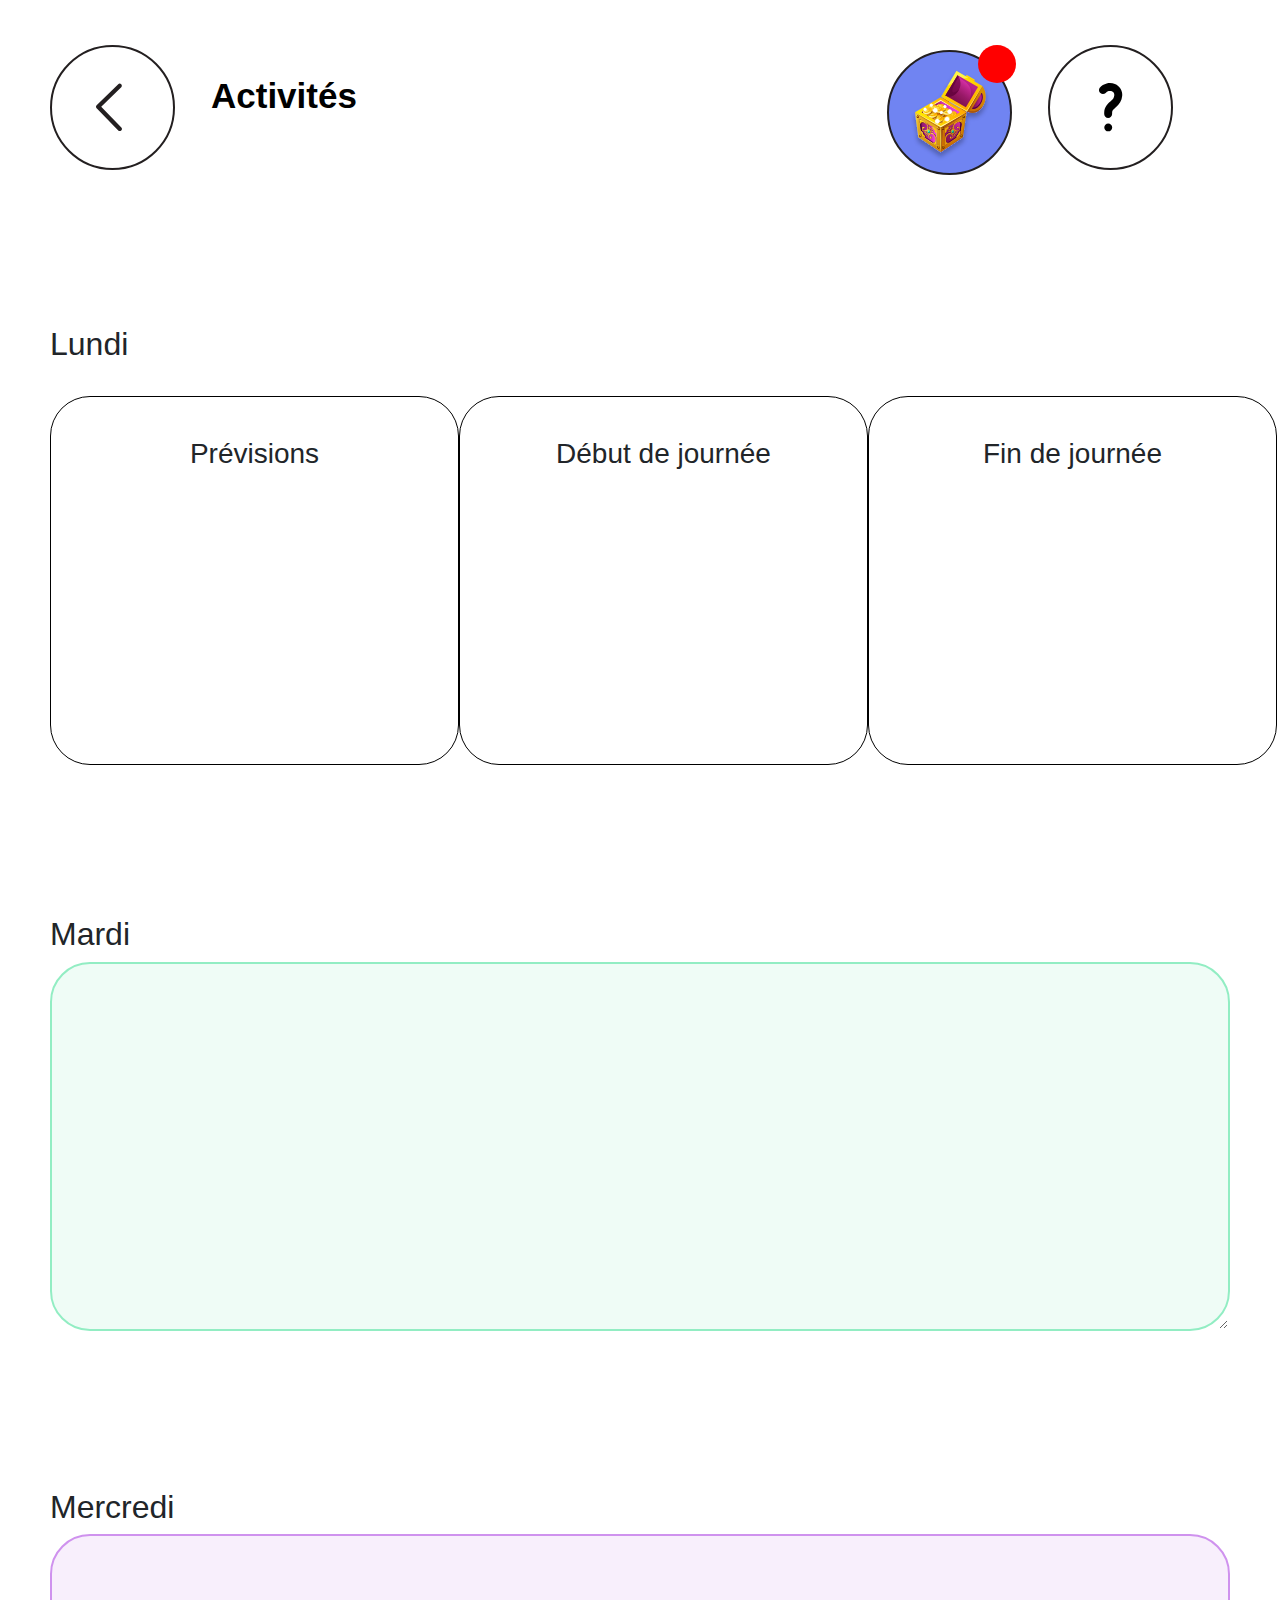
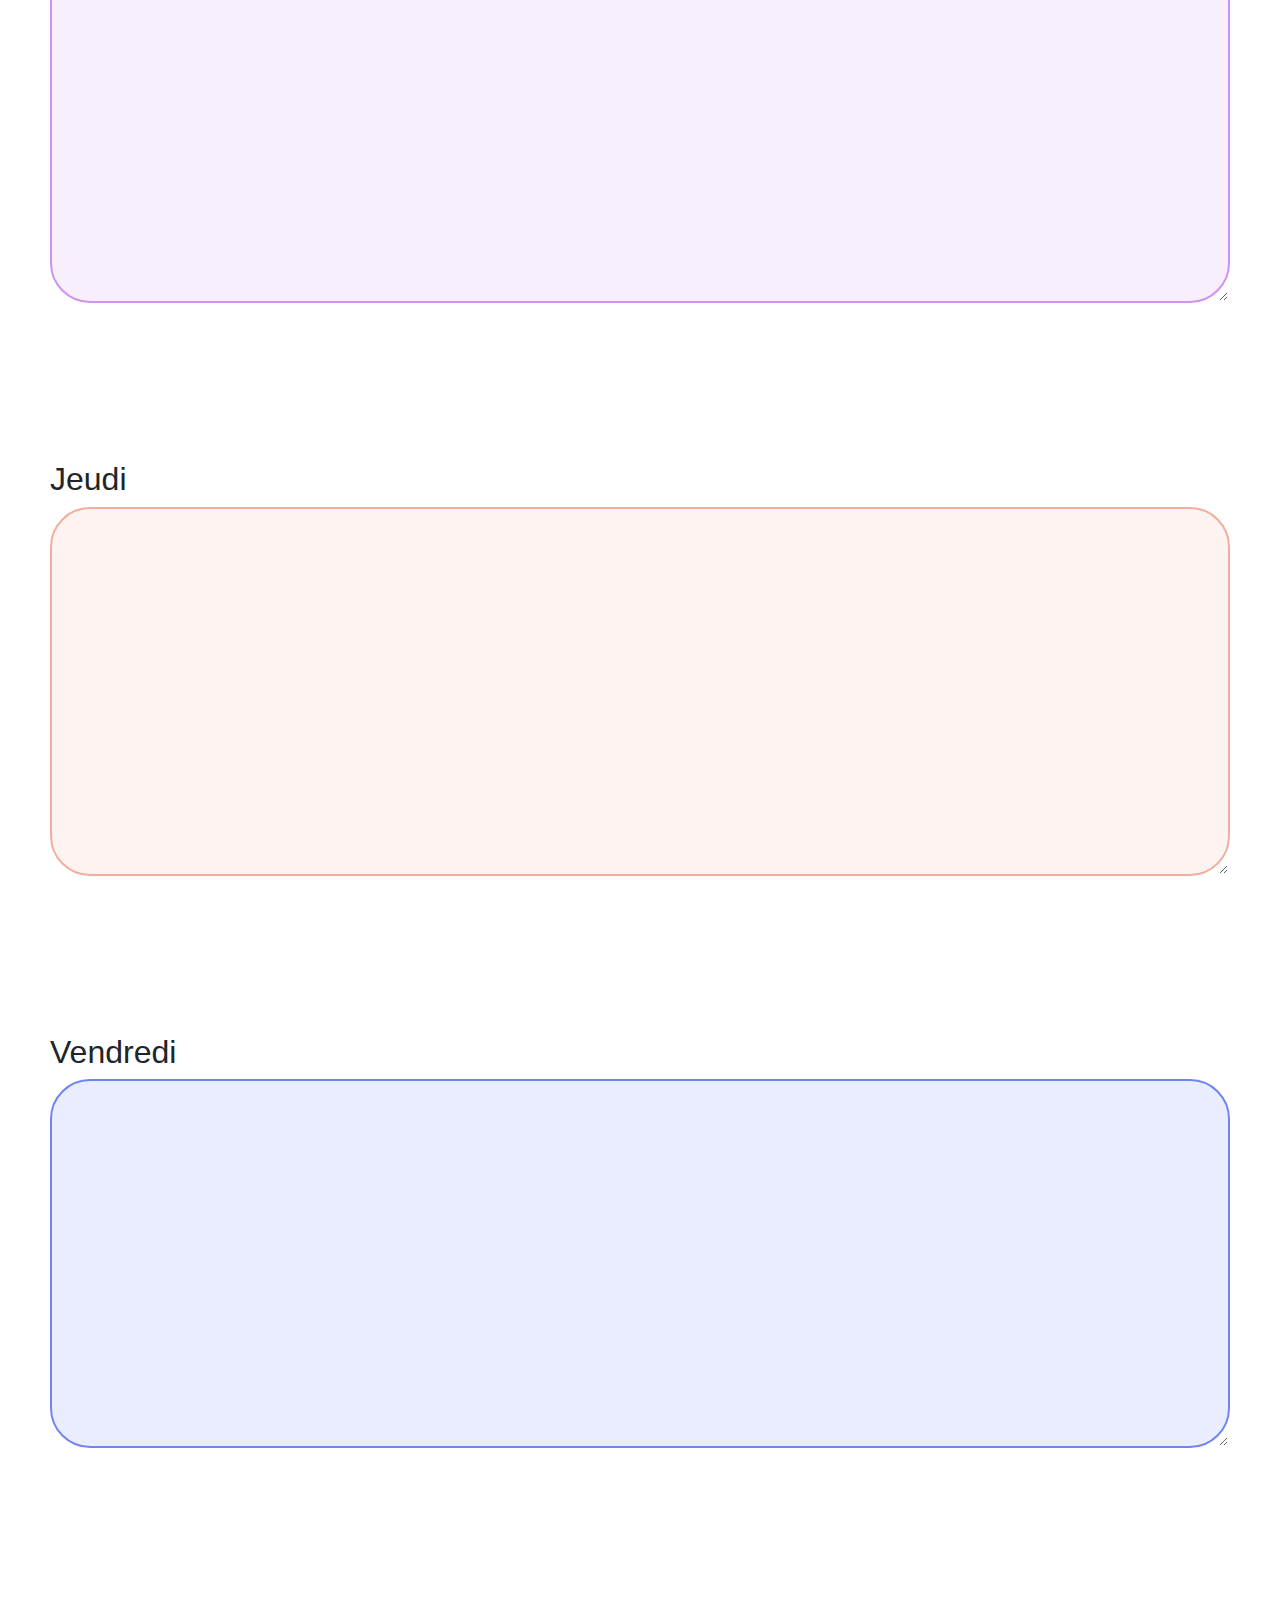
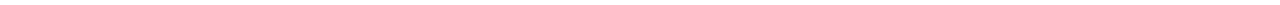
==== activites.html @ ec984695 "up" ====
<!DOCTYPE html>
<html lang="en">

<head>
    <meta charset="UTF-8" />
    <meta name="viewport" content="width=device-width, initial-scale=1.0" />
    <meta http-equiv="X-UA-Compatible" content="ie=edge" />
    <link rel="stylesheet" href="css/activites.css" />

    <link rel="manifest" href="manifest.json" />
    <!-- ios support -->
    <!-- <link rel="apple-touch-icon" href="images/icons/icon-72x72.png" />
    <link rel="apple-touch-icon" href="images/icons/icon-96x96.png" />
    <link rel="apple-touch-icon" href="images/icons/icon-128x128.png" />
    <link rel="apple-touch-icon" href="images/icons/icon-144x144.png" />
    <link rel="apple-touch-icon" href="images/icons/icon-152x152.png" />
    <link rel="apple-touch-icon" href="images/icons/icon-192x192.png" />
    <link rel="apple-touch-icon" href="images/icons/icon-384x384.png" />
    <link rel="apple-touch-icon" href="images/icons/icon-512x512.png" /> -->
    <meta name="apple-mobile-web-app-status-bar" content="#db4938" />

    <!-- FONTS -->
    <link rel="preconnect" href="https://fonts.googleapis.com">
    <link rel="preconnect" href="https://fonts.gstatic.com" crossorigin>
    <link rel="preconnect" href="https://fonts.googleapis.com">
    <link rel="preconnect" href="https://fonts.gstatic.com" crossorigin>
    <link
        href="https://fonts.googleapis.com/css2?family=Asap:ital,wght@0,400;0,500;0,600;0,700;1,400;1,500;1,600;1,700&display=swap"
        rel="stylesheet">

    <script src="https://cdn.jsdelivr.net/npm/@popperjs/core@2.9.2/dist/umd/popper.min.js"
        integrity="sha384-IQsoLXl5PILFhosVNubq5LC7Qb9DXgDA9i+tQ8Zj3iwWAwPtgFTxbJ8NT4GN1R8p"
        crossorigin="anonymous"></script>
    <script src="https://cdn.jsdelivr.net/npm/bootstrap@5.0.2/dist/js/bootstrap.min.js"
        integrity="sha384-cVKIPhGWiC2Al4u+LWgxfKTRIcfu0JTxR+EQDz/bgldoEyl4H0zUF0QKbrJ0EcQF"
        crossorigin="anonymous"></script>
    <link rel="stylesheet" href="https://cdn.jsdelivr.net/npm/bootstrap@4.0.0/dist/css/bootstrap.min.css"
        integrity="sha384-Gn5384xqQ1aoWXA+058RXPxPg6fy4IWvTNh0E263XmFcJlSAwiGgFAW/dAiS6JXm" crossorigin="anonymous">
    <meta name="theme-color" content="#db4938" />

    <title>Village Tremplin</title>
</head>

<body>
    <main>
        <nav>
            <ul>
                <li>
                    <div class="nav-home">
                        <a class="home-icon" href="./index.html">
                            <img height="125" width="125" src="./images/previous.svg" alt="tremplin-home">
                        </a>
                        <p class="message-bienvenue">Activités</p>

                    </div>

                </li>
                <div class="nav-menu">
                    <li class="menu-nav">
                        <a href="./journee.html">
                            <img src="./images/coffre-open.svg" alt="tremplin-defis">
                        </a>

                    </li>
                    <li class="menu-nav">
                        <img src="./images/onboarding.svg" alt="tremplin-help">
                    </li>
                </div>
            </ul>
        </nav>


        <h2 class="spacer-150">Lundi</h2>
        <div class="lundi">
            <div class="lundi-act">
                <h3 class="titre-act">Prévisions</h3>
            </div>
            <div class="lundi-act">
                <h3 class="titre-act">Début de journée</h3>
            </div>
            <div class="lundi-act">
                <h3 class="titre-act">Fin de journée</h3>
            </div>
        </div>

        <h2 class="spacer-150">Mardi</h2>
        <div class="semaine">
        
                <textarea  style="background-color: rgba(146, 237, 195, 0.15); border: 2px solid #92EDC3;" class="semaine-act" rows="4" cols="50">

                </textarea>
            
        </div>

        <h2 class="spacer-150">Mercredi</h2>
        <div class="semaine">
                <textarea  style="background-color: rgba(207, 146, 238, 0.15); border: 2px solid #CF92EE;" class="semaine-act" rows="4" cols="50">

                </textarea>
            
        </div>

        <h2 class="spacer-150">Jeudi</h2>
        <div class="semaine">
                <textarea style="background-color: rgba(241, 174, 156, 0.15);  border: 2px solid #F1AE9C;" class="semaine-act" rows="4" cols="50">

                </textarea>
            
        </div>

        <h2 class="spacer-150">Vendredi</h2>
        <div class="semaine">
                <textarea style="background-color: rgba(112, 132, 242, 0.15); border: 2px solid #7084F2;" class="semaine-act" rows="4" cols="50">

                </textarea>
            
        </div>
        <div class="spacer-150"></div>






    </main>
</body>

</html>
---- css/activites.css ----
/* For general iPad layouts */
@import url("https://fonts.googleapis.com/css?family=Nunito:400,700&display=swap");

/* @media only screen 
and (min-device-width : 768px) 
and (max-device-width : 1024px) 
and (orientation : landscape) { } */
* {
  margin: 0;
  padding: 0;
  box-sizing: border-box;
}
body {
  background: #fdfdfd;
  font-family: "Asap", sans-serif;
  /* font-size: 35px; */
}
main {
  margin-left: 50px;
  margin-right: 50px;
  /* margin-top: 45px; */
  text-align: center;
}
.message-bienvenue {
  display: inline-block;
  font-weight: 700;
  color: #000;
  font-size: 35px;
  padding-left: 36px;
  margin-top: 25px;
}

.nav-menu {
  display: grid;
  padding-left: 530px;
  grid-template-columns: 1fr 1fr;
}

.menu-nav{
  padding-right: 30px;
}

p{
  margin-bottom: 0 !important;
  /* font-size: 35px; */
}



nav {
  display: flex;
  margin-top: 45px;
  justify-content: space-between;
  align-items: center;
}
ul {
  list-style: none;
  display: flex;
}

/* li {
  margin-right: 1rem;
} */

h1 {
  color: #e74c3c;
  margin-bottom: 0.5rem;
}

h2 {
    text-align: left;
}

.nav-home{
  display: grid;
  grid-template-columns: 125px 1fr;
}


.home-icon{
  display: inline-block;
  text-align: left;
  width: 125px;
}

.lundi {
    display: grid;
    grid-template-columns: 1fr 1fr 1fr;
}

.lundi-act {
    width: 409px;
    height: 369px;
    margin-top: 25px;
    border: #000 solid 1px;
    border-radius: 40px;
}

.titre-act {
    margin-top: 40px;
}

.spacer-150 {
    margin-top: 150px;
}

.semaine-act{
    width: 100%;
    height: 369px;
    border-radius: 40px;
}
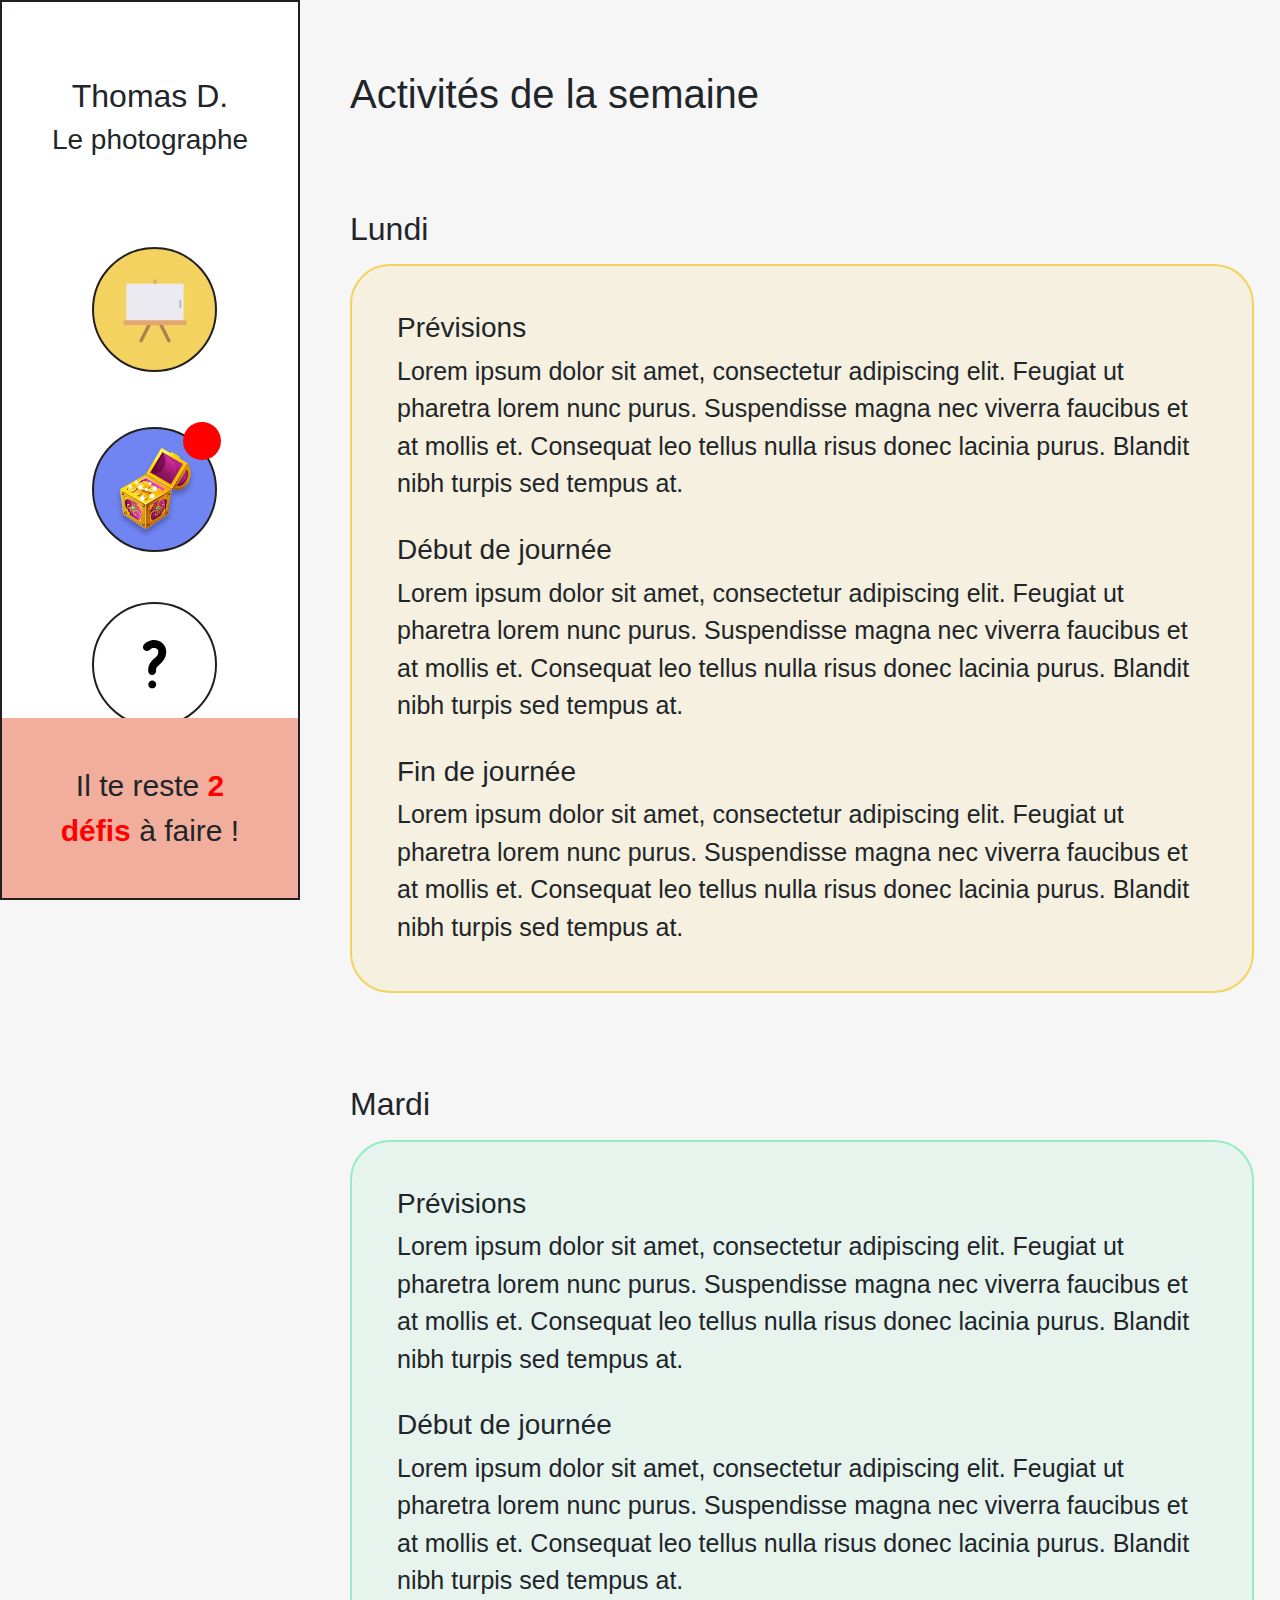
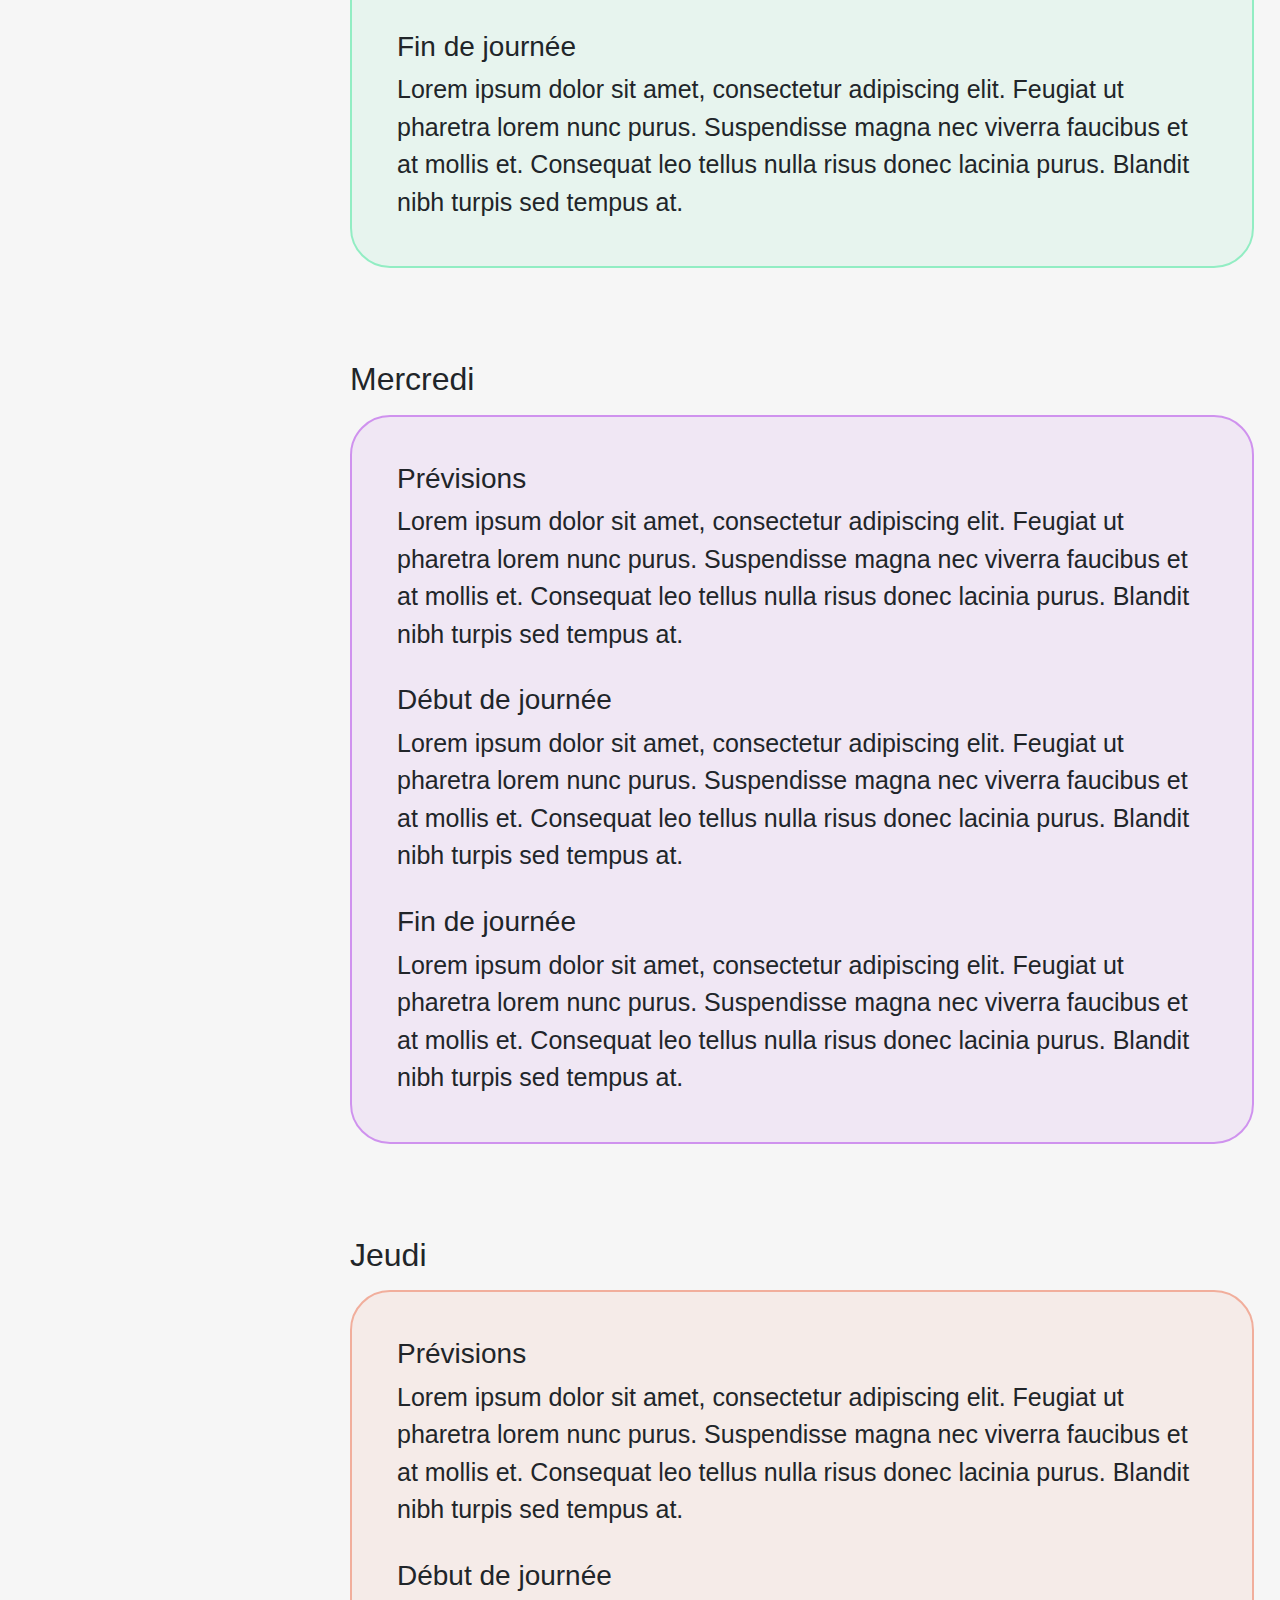
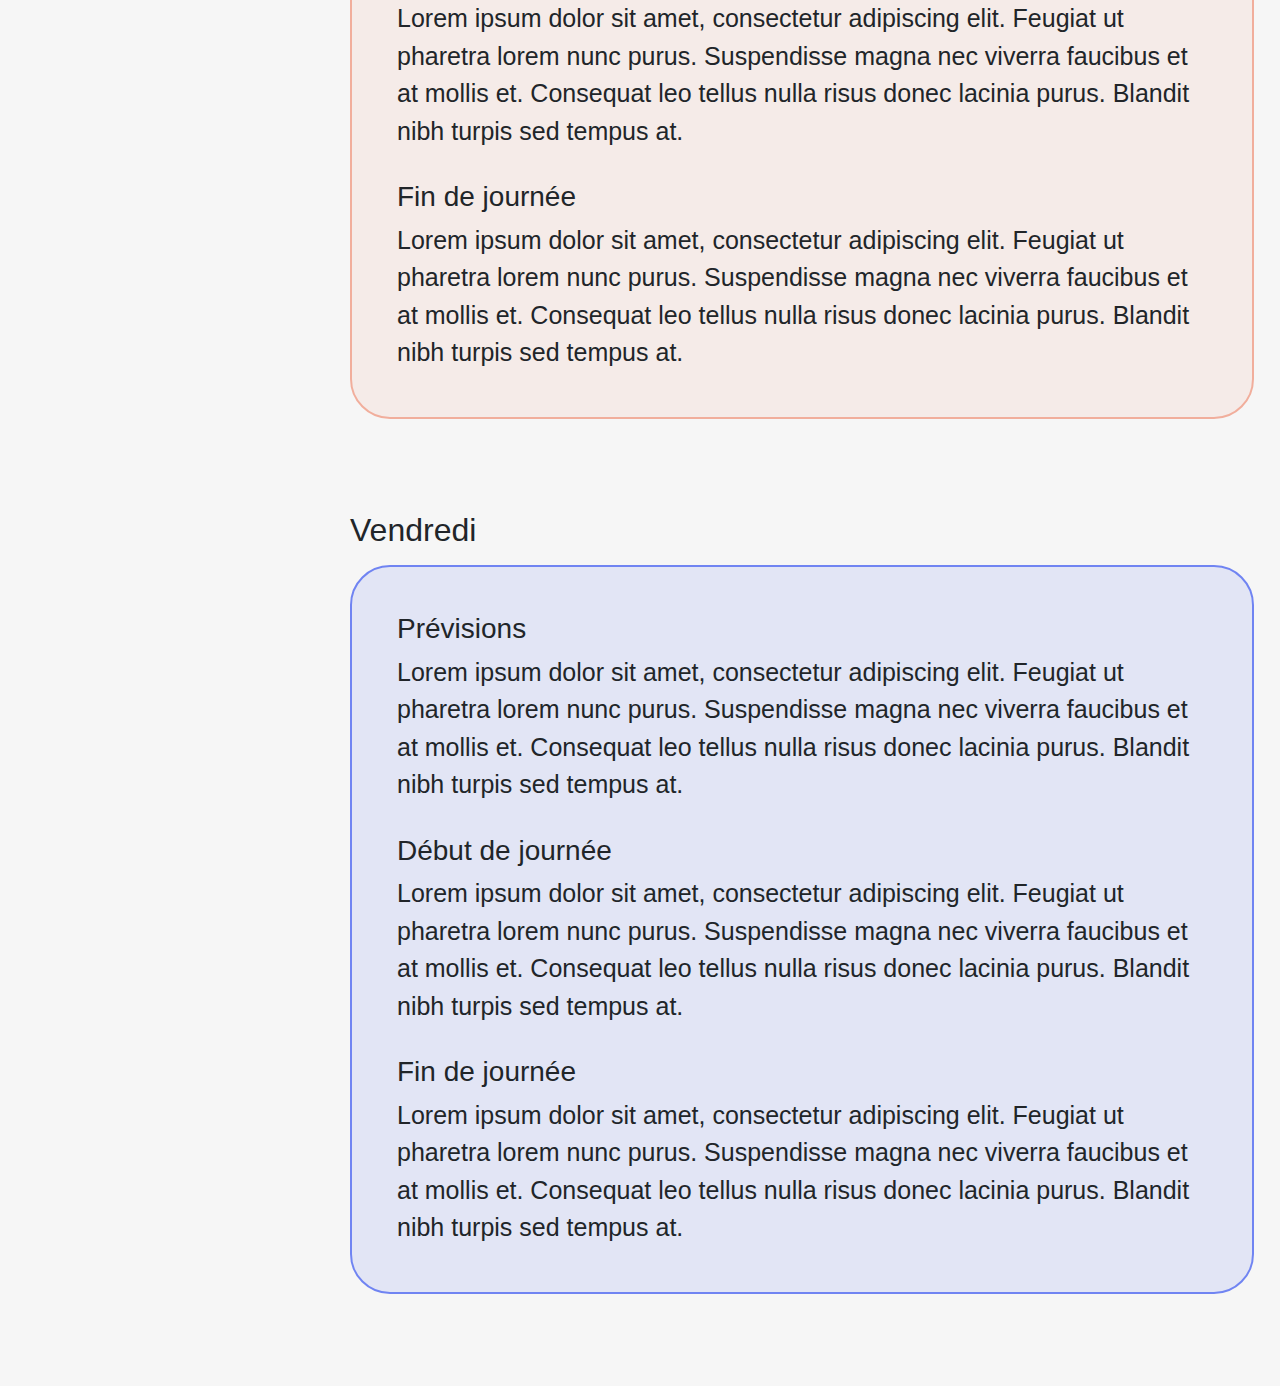
==== commit 457ce7ce: "up" ====
--- a/activites.html
+++ b/activites.html
@@ -43,77 +43,89 @@
 
 <body>
     <main>
-        <nav>
-            <ul>
-                <li>
-                    <div class="nav-home">
-                        <a class="home-icon" href="./index.html">
-                            <img height="125" width="125" src="./images/previous.svg" alt="tremplin-home">
-                        </a>
-                        <p class="message-bienvenue">Activités</p>
+        <div id="mySidenav" class="sidenav">
 
+            <div class="center-text">
+                <h2 >Thomas D.</h2>
+                <h3 >Le photographe</h3>
+            </div>
+    
+            <div class="icon-group">
+                <a class="home-icon spacer-50" href="./index.html">
+                    <img height="125" width="125" src="./images/home.svg" alt="tremplin-home">
+                </a>
+                <a class="home-icon spacer-50" href="./defis.html">
+                    <img src="./images/coffre-open.svg" alt="tremplin-defis">
+                </a>
+                <a class="home-icon spacer-50" class="menu-nav">
+                    <img src="./images/onboarding.svg" alt="tremplin-help">
+                </a>
+    
+            </div>
+    
+            <div class="bottom-sidebar">
+                <div style="font-size: 30px; padding: 45px; background-color: #F1AE9C;">
+                    Il te reste <span  style="font-weight: 700; color: red; background-color: transparent;" class="color-strong">
+                        2 défis</span> à faire !
                     </div>
-
-                </li>
-                <div class="nav-menu">
-                    <li class="menu-nav">
-                        <a href="./journee.html">
-                            <img src="./images/coffre-open.svg" alt="tremplin-defis">
-                        </a>
-
-                    </li>
-                    <li class="menu-nav">
-                        <img src="./images/onboarding.svg" alt="tremplin-help">
-                    </li>
-                </div>
-            </ul>
-        </nav>
-
-
-        <h2 class="spacer-150">Lundi</h2>
-        <div class="lundi">
-            <div class="lundi-act">
-                <h3 class="titre-act">Prévisions</h3>
-            </div>
-            <div class="lundi-act">
-                <h3 class="titre-act">Début de journée</h3>
-            </div>
-            <div class="lundi-act">
-                <h3 class="titre-act">Fin de journée</h3>
+                
             </div>
         </div>
 
-        <h2 class="spacer-150">Mardi</h2>
-        <div class="semaine">
-        
-                <textarea  style="background-color: rgba(146, 237, 195, 0.15); border: 2px solid #92EDC3;" class="semaine-act" rows="4" cols="50">
 
-                </textarea>
+        <h1 class="tx-left">Activités de la semaine</h1>
+        <h2 style="text-align: start;" class="spacer-150 mb-3">Lundi</h2>
+        <div style="background-color: rgba(243, 210, 95, 0.15); border: 2px solid #F3D25F;"class="semaine">
+        <h3>Prévisions</h3>
+        <p>Lorem ipsum dolor sit amet, consectetur adipiscing elit. Feugiat ut pharetra lorem nunc purus. Suspendisse magna nec viverra faucibus et at mollis et. Consequat leo tellus nulla risus donec lacinia purus. Blandit nibh turpis sed tempus at.</p>
+        <h3 class="spacer-30">Début de journée</h3>
+        <p>Lorem ipsum dolor sit amet, consectetur adipiscing elit. Feugiat ut pharetra lorem nunc purus. Suspendisse magna nec viverra faucibus et at mollis et. Consequat leo tellus nulla risus donec lacinia purus. Blandit nibh turpis sed tempus at.</p>
+        <h3 class="spacer-30">Fin de journée</h3>
+        <p>Lorem ipsum dolor sit amet, consectetur adipiscing elit. Feugiat ut pharetra lorem nunc purus. Suspendisse magna nec viverra faucibus et at mollis et. Consequat leo tellus nulla risus donec lacinia purus. Blandit nibh turpis sed tempus at.</p>
+
+        </div>
+
+        <h2 style="text-align: start;" class="spacer-150 mb-3">Mardi</h2>
+        <div style="background-color: rgba(146, 237, 195, 0.15); border: 2px solid #92EDC3;"class="semaine">
+        <h3>Prévisions</h3>
+        <p>Lorem ipsum dolor sit amet, consectetur adipiscing elit. Feugiat ut pharetra lorem nunc purus. Suspendisse magna nec viverra faucibus et at mollis et. Consequat leo tellus nulla risus donec lacinia purus. Blandit nibh turpis sed tempus at.</p>
+        <h3 class="spacer-30">Début de journée</h3>
+        <p>Lorem ipsum dolor sit amet, consectetur adipiscing elit. Feugiat ut pharetra lorem nunc purus. Suspendisse magna nec viverra faucibus et at mollis et. Consequat leo tellus nulla risus donec lacinia purus. Blandit nibh turpis sed tempus at.</p>
+        <h3 class="spacer-30">Fin de journée</h3>
+        <p>Lorem ipsum dolor sit amet, consectetur adipiscing elit. Feugiat ut pharetra lorem nunc purus. Suspendisse magna nec viverra faucibus et at mollis et. Consequat leo tellus nulla risus donec lacinia purus. Blandit nibh turpis sed tempus at.</p>
+
+        </div>
+
+        <h2 style="text-align: start;" class="spacer-150 mb-3">Mercredi</h2>
+        <div  style="background-color: rgba(207, 146, 238, 0.15); border: 2px solid #CF92EE;" class="semaine">
+            <h3>Prévisions</h3>
+            <p>Lorem ipsum dolor sit amet, consectetur adipiscing elit. Feugiat ut pharetra lorem nunc purus. Suspendisse magna nec viverra faucibus et at mollis et. Consequat leo tellus nulla risus donec lacinia purus. Blandit nibh turpis sed tempus at.</p>
+            <h3 class="spacer-30">Début de journée</h3>
+            <p>Lorem ipsum dolor sit amet, consectetur adipiscing elit. Feugiat ut pharetra lorem nunc purus. Suspendisse magna nec viverra faucibus et at mollis et. Consequat leo tellus nulla risus donec lacinia purus. Blandit nibh turpis sed tempus at.</p>
+            <h3 class="spacer-30">Fin de journée</h3>
+            <p>Lorem ipsum dolor sit amet, consectetur adipiscing elit. Feugiat ut pharetra lorem nunc purus. Suspendisse magna nec viverra faucibus et at mollis et. Consequat leo tellus nulla risus donec lacinia purus. Blandit nibh turpis sed tempus at.</p>
             
         </div>
 
-        <h2 class="spacer-150">Mercredi</h2>
-        <div class="semaine">
-                <textarea  style="background-color: rgba(207, 146, 238, 0.15); border: 2px solid #CF92EE;" class="semaine-act" rows="4" cols="50">
-
-                </textarea>
-            
+        <h2 style="text-align: start;" class="spacer-150 mb-3">Jeudi</h2>
+        <div style="background-color: rgba(241, 174, 156, 0.15);  border: 2px solid #F1AE9C;" class="semaine">
+            <h3>Prévisions</h3>
+            <p>Lorem ipsum dolor sit amet, consectetur adipiscing elit. Feugiat ut pharetra lorem nunc purus. Suspendisse magna nec viverra faucibus et at mollis et. Consequat leo tellus nulla risus donec lacinia purus. Blandit nibh turpis sed tempus at.</p>
+            <h3 class="spacer-30">Début de journée</h3>
+            <p>Lorem ipsum dolor sit amet, consectetur adipiscing elit. Feugiat ut pharetra lorem nunc purus. Suspendisse magna nec viverra faucibus et at mollis et. Consequat leo tellus nulla risus donec lacinia purus. Blandit nibh turpis sed tempus at.</p>
+            <h3 class="spacer-30">Fin de journée</h3>
+            <p>Lorem ipsum dolor sit amet, consectetur adipiscing elit. Feugiat ut pharetra lorem nunc purus. Suspendisse magna nec viverra faucibus et at mollis et. Consequat leo tellus nulla risus donec lacinia purus. Blandit nibh turpis sed tempus at.</p>
         </div>
 
-        <h2 class="spacer-150">Jeudi</h2>
-        <div class="semaine">
-                <textarea style="background-color: rgba(241, 174, 156, 0.15);  border: 2px solid #F1AE9C;" class="semaine-act" rows="4" cols="50">
+        <h2 style="text-align: start;" class="spacer-150 mb-3">Vendredi</h2>
+        <div  style="background-color: rgba(112, 132, 242, 0.15); border: 2px solid #7084F2;" class="semaine">
 
-                </textarea>
-            
-        </div>
-
-        <h2 class="spacer-150">Vendredi</h2>
-        <div class="semaine">
-                <textarea style="background-color: rgba(112, 132, 242, 0.15); border: 2px solid #7084F2;" class="semaine-act" rows="4" cols="50">
-
-                </textarea>
-            
+            <h3>Prévisions</h3>
+            <p>Lorem ipsum dolor sit amet, consectetur adipiscing elit. Feugiat ut pharetra lorem nunc purus. Suspendisse magna nec viverra faucibus et at mollis et. Consequat leo tellus nulla risus donec lacinia purus. Blandit nibh turpis sed tempus at.</p>
+            <h3 class="spacer-30">Début de journée</h3>
+            <p>Lorem ipsum dolor sit amet, consectetur adipiscing elit. Feugiat ut pharetra lorem nunc purus. Suspendisse magna nec viverra faucibus et at mollis et. Consequat leo tellus nulla risus donec lacinia purus. Blandit nibh turpis sed tempus at.</p>
+            <h3 class="spacer-30">Fin de journée</h3>
+            <p>Lorem ipsum dolor sit amet, consectetur adipiscing elit. Feugiat ut pharetra lorem nunc purus. Suspendisse magna nec viverra faucibus et at mollis et. Consequat leo tellus nulla risus donec lacinia purus. Blandit nibh turpis sed tempus at.</p>
         </div>
         <div class="spacer-150"></div>
 
--- a/css/activites.css
+++ b/css/activites.css
@@ -11,14 +11,18 @@
   box-sizing: border-box;
 }
 body {
-  background: #fdfdfd;
   font-family: "Asap", sans-serif;
+  background-color: #f6f6f6 !important;
   /* font-size: 35px; */
 }
+
 main {
-  margin-left: 50px;
-  margin-right: 50px;
+  padding-right: 50px;
+  padding-left: 350px;
+  /* background-color: azure; */
   /* margin-top: 45px; */
+  padding-top: 70px;
+  background-color: #f6f6f6;
   text-align: center;
 }
 .message-bienvenue {
@@ -28,24 +32,23 @@
   font-size: 35px;
   padding-left: 36px;
   margin-top: 25px;
+  text-align: initial;
 }
 
 .nav-menu {
   display: grid;
-  padding-left: 530px;
+  padding-left: 245px;
   grid-template-columns: 1fr 1fr;
 }
 
-.menu-nav{
+.menu-nav {
   padding-right: 30px;
 }
 
-p{
+p {
   margin-bottom: 0 !important;
   /* font-size: 35px; */
 }
-
-
 
 nav {
   display: flex;
@@ -67,48 +70,157 @@
   margin-bottom: 0.5rem;
 }
 
-h2 {
-    text-align: left;
-}
-
-.nav-home{
+.nav-home {
   display: grid;
   grid-template-columns: 125px 1fr;
 }
 
-
-.home-icon{
+.home-icon {
   display: inline-block;
   text-align: left;
   width: 125px;
 }
 
-.lundi {
-    display: grid;
-    grid-template-columns: 1fr 1fr 1fr;
-}
-
-.lundi-act {
-    width: 409px;
-    height: 369px;
-    margin-top: 25px;
-    border: #000 solid 1px;
-    border-radius: 40px;
-}
-
-.titre-act {
-    margin-top: 40px;
-}
-
-.spacer-150 {
-    margin-top: 150px;
-}
-
-.semaine-act{
-    width: 100%;
-    height: 369px;
-    border-radius: 40px;
-}
-
-
-
+.defi {
+  margin-top: 85px;
+  background: white;
+}
+
+.defi-message {
+  border: solid 2px #231f20;
+  border-radius: 40px;
+  font-size: 35px;
+  padding: 40px;
+  color: #231f20;
+}
+
+.defi-liste-message {
+  border: solid 2px #231f20;
+  border-radius: 20px;
+  font-size: 35px;
+  padding: 40px;
+  color: #231f20;
+}
+
+.defi-liste {
+  margin-top: 85px;
+  /* display: flex; */
+}
+
+.parent {
+  display: grid;
+  grid-template-columns: repeat(2, 1fr);
+  grid-template-rows: repeat(2, 1fr);
+  grid-column-gap: 20px;
+  grid-row-gap: 20px;
+}
+
+.card-activite {
+  border: solid 2px #231f20;
+  border-radius: 40px;
+  font-size: 20px;
+  padding: 16px;
+  color: #231f20;
+}
+.card-activite-body {
+  display: grid;
+  /* grid-template-columns: repeat(2, 1fr); */
+  grid-template-columns: 125px 1fr;
+}
+
+.card-activite-content1 {
+  grid-area: 1 / 1 / 2 / 2;
+}
+.card-activite-content2 {
+  grid-area: 1 / 2 / 2 / 3;
+}
+
+.card-activite-text {
+  font-weight: 700;
+  margin-left: 36px;
+  margin-top: 40px;
+  text-align: initial;
+  font-size: 25px;
+}
+
+.defi {
+  text-align: left;
+  padding: 30px;
+  border: 2px solid #000;
+  border-radius: 8px;
+  margin-top: 35px !important;
+  /* height: 100px; */
+  font-size: 25px;
+}
+
+.container-defi {
+  display: grid;
+  grid-template-columns: 3fr 1fr;
+}
+
+.sidenav {
+  height: 100%;
+  width: 300px;
+  position: fixed;
+  z-index: 1;
+  top: 0;
+  left: 0;
+  border: 2px solid #231f20;
+  padding-top: 75px;
+  background: white;
+  /* padding-top: 60px; */
+}
+
+.center-text {
+  text-align: center;
+}
+
+.icon-group {
+  display: block;
+  text-align: center;
+  margin: 90px;
+}
+
+.home-icon {
+  display: block;
+}
+
+.bottom-sidebar {
+  bottom: 0;
+  position: absolute;
+}
+
+.spacer-50 {
+  margin-top: 50px;
+}
+
+.tx-left {
+  text-align: initial;
+}
+
+.spacer-150{
+  margin-top: 92px;
+}
+
+.lundi{
+  width: 904px;
+  height: 1050px;
+  background-color: #F3D25F;
+  opacity: 15%;
+  border: 2px solid #F3D25F;
+  border-radius: 40px;
+  /* height: 150px; */
+}
+
+.semaine{
+  width: 904px;
+  text-align: left;
+  border-radius: 40px;
+  padding: 45px;
+  font-size: 25px;
+  
+}
+
+.spacer-30{
+  margin-top: 30px;
+}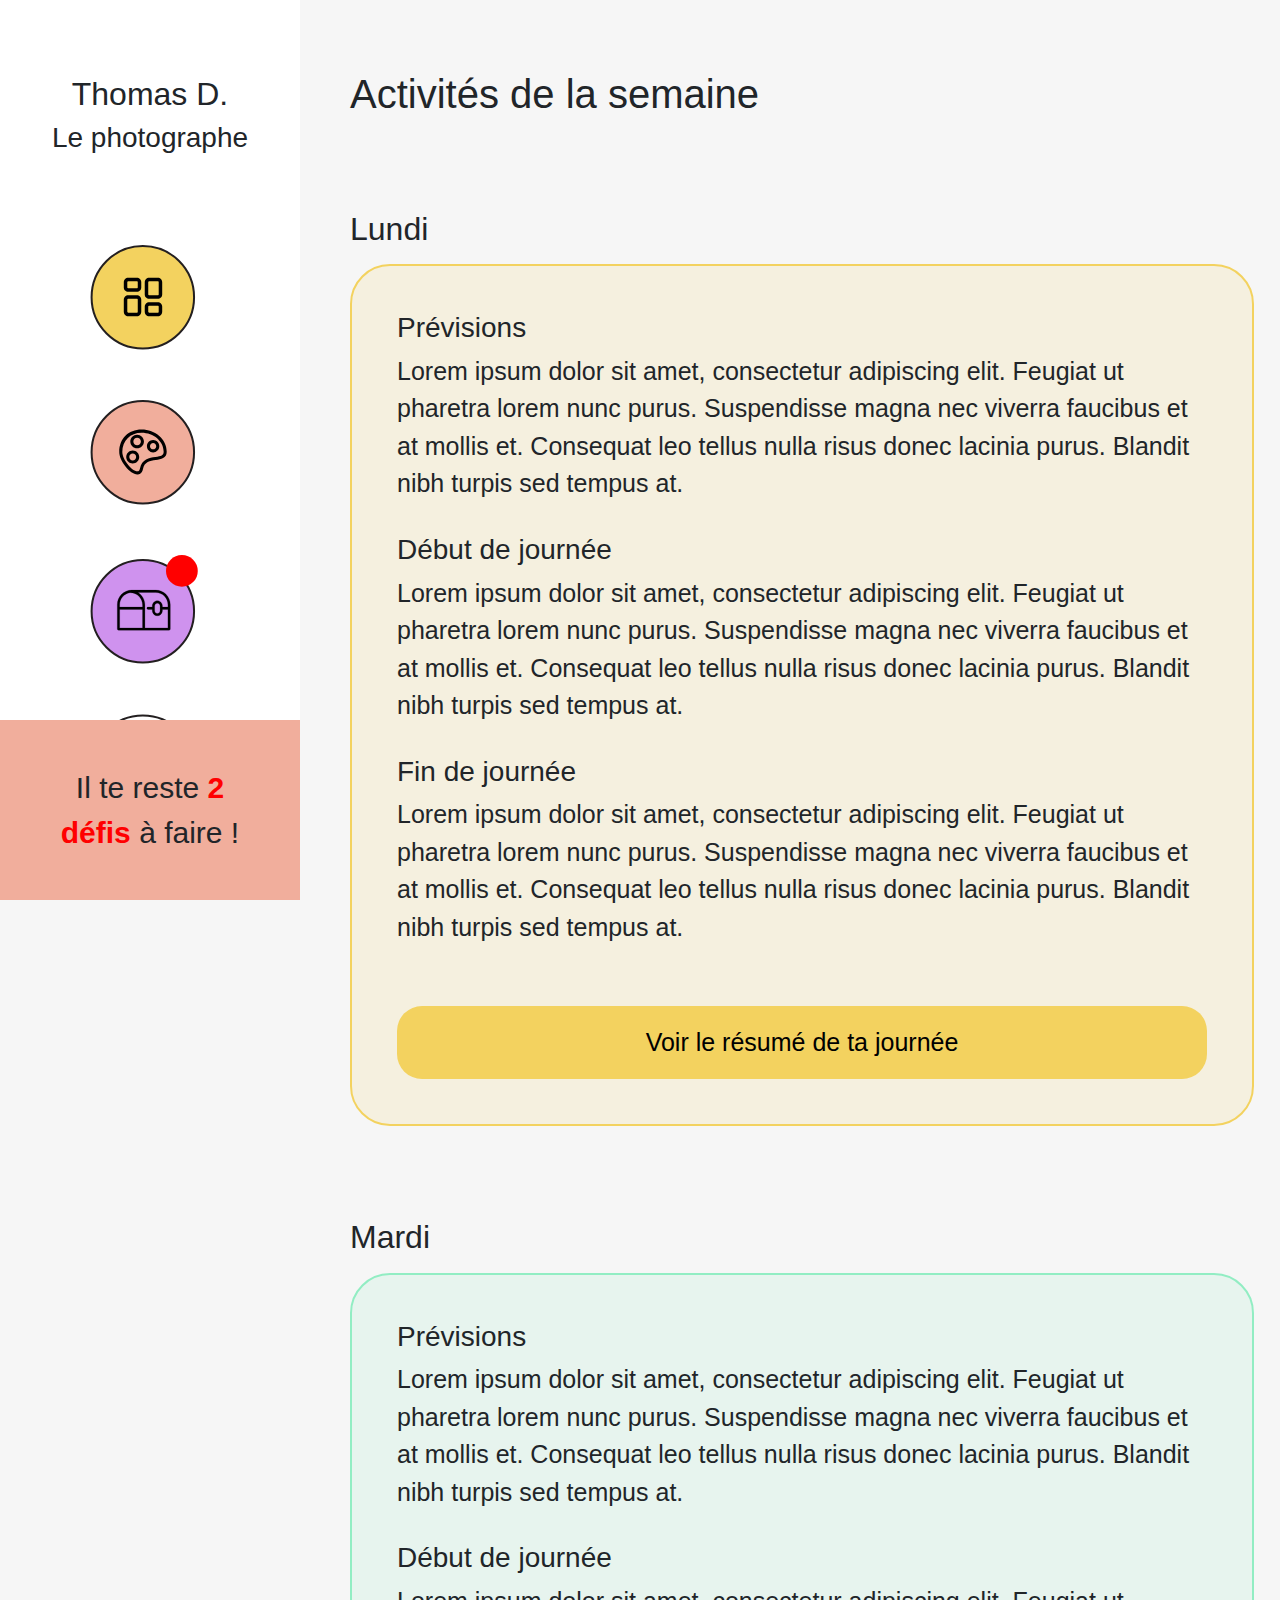
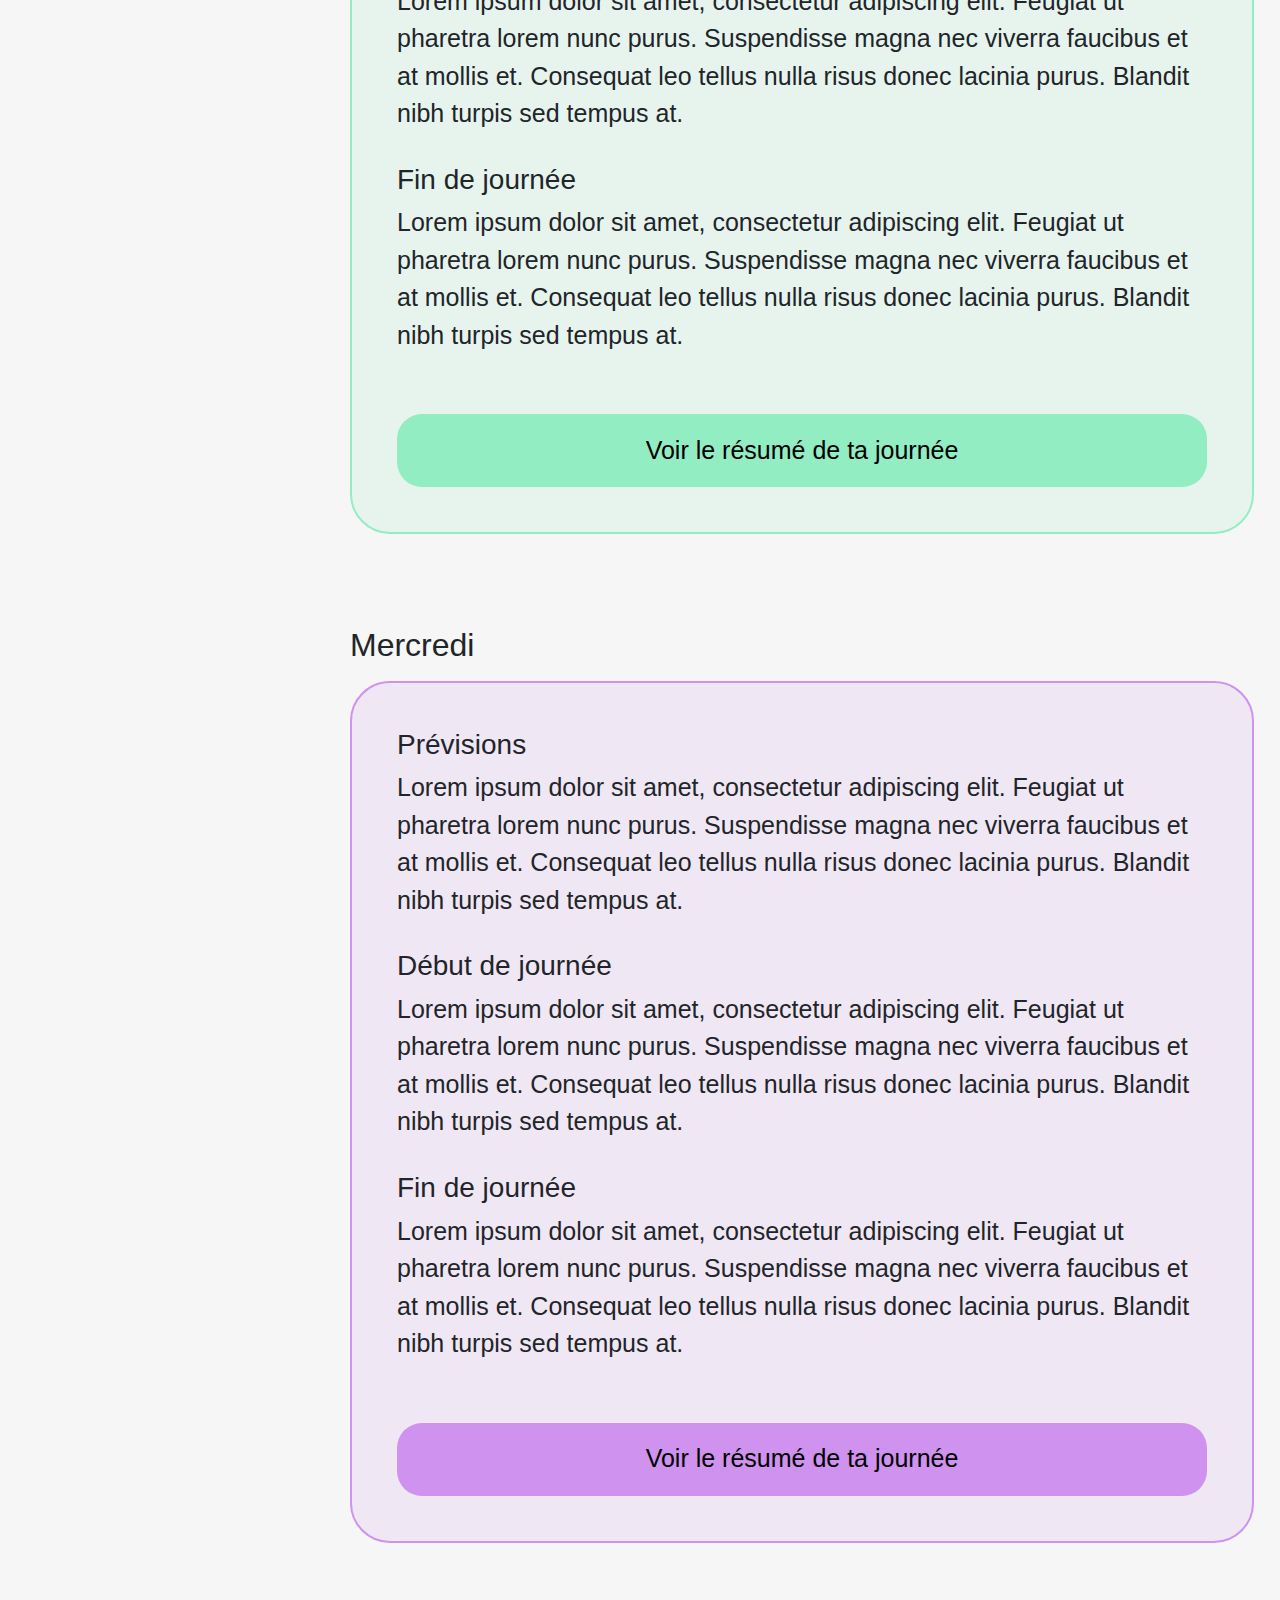
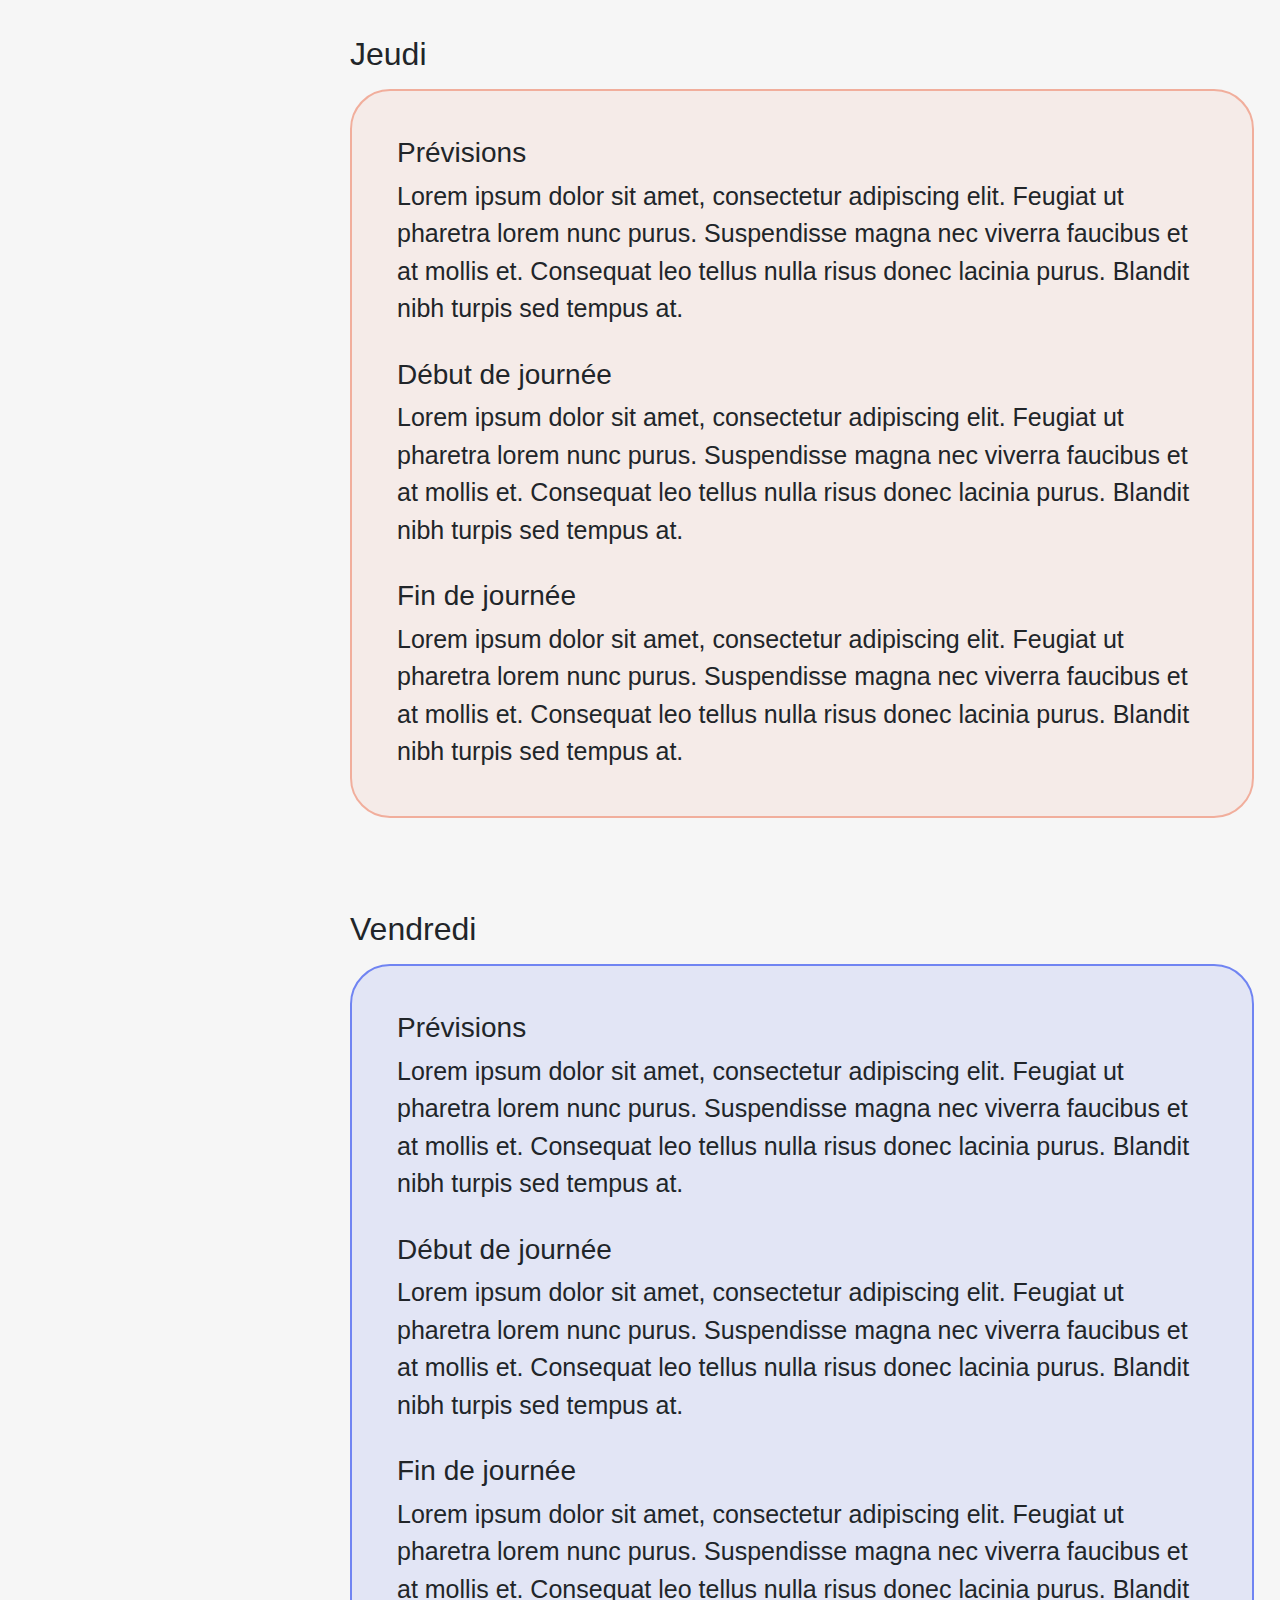
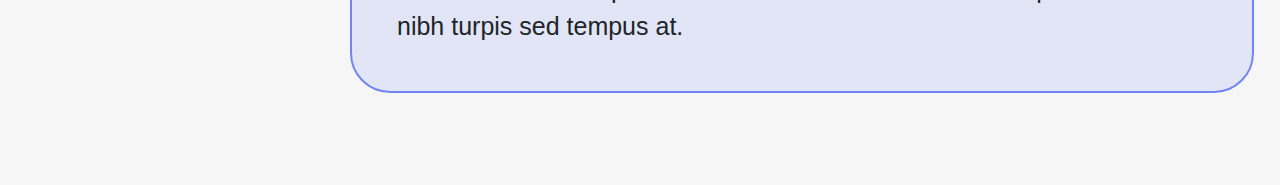
==== commit a666358b: "up" ====
--- a/activites.html
+++ b/activites.html
@@ -9,14 +9,7 @@
 
     <link rel="manifest" href="manifest.json" />
     <!-- ios support -->
-    <!-- <link rel="apple-touch-icon" href="images/icons/icon-72x72.png" />
-    <link rel="apple-touch-icon" href="images/icons/icon-96x96.png" />
-    <link rel="apple-touch-icon" href="images/icons/icon-128x128.png" />
-    <link rel="apple-touch-icon" href="images/icons/icon-144x144.png" />
-    <link rel="apple-touch-icon" href="images/icons/icon-152x152.png" />
-    <link rel="apple-touch-icon" href="images/icons/icon-192x192.png" />
-    <link rel="apple-touch-icon" href="images/icons/icon-384x384.png" />
-    <link rel="apple-touch-icon" href="images/icons/icon-512x512.png" /> -->
+    <link rel="apple-touch-icon" href="images/icons/tremplin-logo.jpg" />
     <meta name="apple-mobile-web-app-status-bar" content="#db4938" />
 
     <!-- FONTS -->
@@ -46,86 +39,131 @@
         <div id="mySidenav" class="sidenav">
 
             <div class="center-text">
-                <h2 >Thomas D.</h2>
-                <h3 >Le photographe</h3>
+                <h2>Thomas D.</h2>
+                <h3>Le photographe</h3>
             </div>
-    
+
             <div class="icon-group">
                 <a class="home-icon spacer-50" href="./index.html">
-                    <img height="125" width="125" src="./images/home.svg" alt="tremplin-home">
+                    <img src="./images/account.svg" alt="tremplin-home">
                 </a>
-                <a class="home-icon spacer-50" href="./defis.html">
-                    <img src="./images/coffre-open.svg" alt="tremplin-defis">
+
+                <a class="home-icon spacer-50" class="menu-nav">
+                    <img src="./images/tableau.svg" alt="tremplin-help">
                 </a>
+
+                <a class="home-icon spacer-50" class="menu-nav">
+                    <img src="./images/coffre.svg" alt="tremplin-help">
+                </a>
+
                 <a class="home-icon spacer-50" class="menu-nav">
                     <img src="./images/onboarding.svg" alt="tremplin-help">
                 </a>
-    
+
             </div>
-    
+
             <div class="bottom-sidebar">
                 <div style="font-size: 30px; padding: 45px; background-color: #F1AE9C;">
-                    Il te reste <span  style="font-weight: 700; color: red; background-color: transparent;" class="color-strong">
+                    Il te reste <span style="font-weight: 700; color: red; background-color: transparent;"
+                        class="color-strong">
                         2 défis</span> à faire !
-                    </div>
-                
+                </div>
+
             </div>
         </div>
 
 
         <h1 class="tx-left">Activités de la semaine</h1>
         <h2 style="text-align: start;" class="spacer-150 mb-3">Lundi</h2>
-        <div style="background-color: rgba(243, 210, 95, 0.15); border: 2px solid #F3D25F;"class="semaine">
-        <h3>Prévisions</h3>
-        <p>Lorem ipsum dolor sit amet, consectetur adipiscing elit. Feugiat ut pharetra lorem nunc purus. Suspendisse magna nec viverra faucibus et at mollis et. Consequat leo tellus nulla risus donec lacinia purus. Blandit nibh turpis sed tempus at.</p>
-        <h3 class="spacer-30">Début de journée</h3>
-        <p>Lorem ipsum dolor sit amet, consectetur adipiscing elit. Feugiat ut pharetra lorem nunc purus. Suspendisse magna nec viverra faucibus et at mollis et. Consequat leo tellus nulla risus donec lacinia purus. Blandit nibh turpis sed tempus at.</p>
-        <h3 class="spacer-30">Fin de journée</h3>
-        <p>Lorem ipsum dolor sit amet, consectetur adipiscing elit. Feugiat ut pharetra lorem nunc purus. Suspendisse magna nec viverra faucibus et at mollis et. Consequat leo tellus nulla risus donec lacinia purus. Blandit nibh turpis sed tempus at.</p>
+        <div style="background-color: rgba(243, 210, 95, 0.15); border: 2px solid #F3D25F;" class="semaine">
+            <h3>Prévisions</h3>
+            <p>Lorem ipsum dolor sit amet, consectetur adipiscing elit. Feugiat ut pharetra lorem nunc purus.
+                Suspendisse magna nec viverra faucibus et at mollis et. Consequat leo tellus nulla risus donec lacinia
+                purus. Blandit nibh turpis sed tempus at.</p>
+            <h3 class="spacer-30">Début de journée</h3>
+            <p>Lorem ipsum dolor sit amet, consectetur adipiscing elit. Feugiat ut pharetra lorem nunc purus.
+                Suspendisse magna nec viverra faucibus et at mollis et. Consequat leo tellus nulla risus donec lacinia
+                purus. Blandit nibh turpis sed tempus at.</p>
+            <h3 class="spacer-30">Fin de journée</h3>
+            <p>Lorem ipsum dolor sit amet, consectetur adipiscing elit. Feugiat ut pharetra lorem nunc purus.
+                Suspendisse magna nec viverra faucibus et at mollis et. Consequat leo tellus nulla risus donec lacinia
+                purus. Blandit nibh turpis sed tempus at.</p>
+            <button style="background-color: #F3D25F;"><a style="color:#000 " href="./journee.html">Voir le résumé de ta
+                    journée</a></button>
 
         </div>
 
         <h2 style="text-align: start;" class="spacer-150 mb-3">Mardi</h2>
-        <div style="background-color: rgba(146, 237, 195, 0.15); border: 2px solid #92EDC3;"class="semaine">
-        <h3>Prévisions</h3>
-        <p>Lorem ipsum dolor sit amet, consectetur adipiscing elit. Feugiat ut pharetra lorem nunc purus. Suspendisse magna nec viverra faucibus et at mollis et. Consequat leo tellus nulla risus donec lacinia purus. Blandit nibh turpis sed tempus at.</p>
-        <h3 class="spacer-30">Début de journée</h3>
-        <p>Lorem ipsum dolor sit amet, consectetur adipiscing elit. Feugiat ut pharetra lorem nunc purus. Suspendisse magna nec viverra faucibus et at mollis et. Consequat leo tellus nulla risus donec lacinia purus. Blandit nibh turpis sed tempus at.</p>
-        <h3 class="spacer-30">Fin de journée</h3>
-        <p>Lorem ipsum dolor sit amet, consectetur adipiscing elit. Feugiat ut pharetra lorem nunc purus. Suspendisse magna nec viverra faucibus et at mollis et. Consequat leo tellus nulla risus donec lacinia purus. Blandit nibh turpis sed tempus at.</p>
+        <div style="background-color: rgba(146, 237, 195, 0.15); border: 2px solid #92EDC3;" class="semaine">
+            <h3>Prévisions</h3>
+            <p>Lorem ipsum dolor sit amet, consectetur adipiscing elit. Feugiat ut pharetra lorem nunc purus.
+                Suspendisse magna nec viverra faucibus et at mollis et. Consequat leo tellus nulla risus donec lacinia
+                purus. Blandit nibh turpis sed tempus at.</p>
+            <h3 class="spacer-30">Début de journée</h3>
+            <p>Lorem ipsum dolor sit amet, consectetur adipiscing elit. Feugiat ut pharetra lorem nunc purus.
+                Suspendisse magna nec viverra faucibus et at mollis et. Consequat leo tellus nulla risus donec lacinia
+                purus. Blandit nibh turpis sed tempus at.</p>
+            <h3 class="spacer-30">Fin de journée</h3>
+            <p>Lorem ipsum dolor sit amet, consectetur adipiscing elit. Feugiat ut pharetra lorem nunc purus.
+                Suspendisse magna nec viverra faucibus et at mollis et. Consequat leo tellus nulla risus donec lacinia
+                purus. Blandit nibh turpis sed tempus at.</p>
+            <button style="background-color: #92EDC3;">
+                <a style="color:#000 " href="./journee.html">Voir le résumé de ta journée</a></button>
 
         </div>
 
         <h2 style="text-align: start;" class="spacer-150 mb-3">Mercredi</h2>
-        <div  style="background-color: rgba(207, 146, 238, 0.15); border: 2px solid #CF92EE;" class="semaine">
+        <div style="background-color: rgba(207, 146, 238, 0.15); border: 2px solid #CF92EE;" class="semaine">
             <h3>Prévisions</h3>
-            <p>Lorem ipsum dolor sit amet, consectetur adipiscing elit. Feugiat ut pharetra lorem nunc purus. Suspendisse magna nec viverra faucibus et at mollis et. Consequat leo tellus nulla risus donec lacinia purus. Blandit nibh turpis sed tempus at.</p>
+            <p>Lorem ipsum dolor sit amet, consectetur adipiscing elit. Feugiat ut pharetra lorem nunc purus.
+                Suspendisse magna nec viverra faucibus et at mollis et. Consequat leo tellus nulla risus donec lacinia
+                purus. Blandit nibh turpis sed tempus at.</p>
             <h3 class="spacer-30">Début de journée</h3>
-            <p>Lorem ipsum dolor sit amet, consectetur adipiscing elit. Feugiat ut pharetra lorem nunc purus. Suspendisse magna nec viverra faucibus et at mollis et. Consequat leo tellus nulla risus donec lacinia purus. Blandit nibh turpis sed tempus at.</p>
+            <p>Lorem ipsum dolor sit amet, consectetur adipiscing elit. Feugiat ut pharetra lorem nunc purus.
+                Suspendisse magna nec viverra faucibus et at mollis et. Consequat leo tellus nulla risus donec lacinia
+                purus. Blandit nibh turpis sed tempus at.</p>
             <h3 class="spacer-30">Fin de journée</h3>
-            <p>Lorem ipsum dolor sit amet, consectetur adipiscing elit. Feugiat ut pharetra lorem nunc purus. Suspendisse magna nec viverra faucibus et at mollis et. Consequat leo tellus nulla risus donec lacinia purus. Blandit nibh turpis sed tempus at.</p>
-            
+            <p>Lorem ipsum dolor sit amet, consectetur adipiscing elit. Feugiat ut pharetra lorem nunc purus.
+                Suspendisse magna nec viverra faucibus et at mollis et. Consequat leo tellus nulla risus donec lacinia
+                purus. Blandit nibh turpis sed tempus at.</p>
+            <button style="background-color: #CF92EE;">
+                <a style="color:#000 " href="./journee.html">Voir le résumé de ta journée</a>
+
+            </button>
+
         </div>
 
         <h2 style="text-align: start;" class="spacer-150 mb-3">Jeudi</h2>
         <div style="background-color: rgba(241, 174, 156, 0.15);  border: 2px solid #F1AE9C;" class="semaine">
             <h3>Prévisions</h3>
-            <p>Lorem ipsum dolor sit amet, consectetur adipiscing elit. Feugiat ut pharetra lorem nunc purus. Suspendisse magna nec viverra faucibus et at mollis et. Consequat leo tellus nulla risus donec lacinia purus. Blandit nibh turpis sed tempus at.</p>
+            <p>Lorem ipsum dolor sit amet, consectetur adipiscing elit. Feugiat ut pharetra lorem nunc purus.
+                Suspendisse magna nec viverra faucibus et at mollis et. Consequat leo tellus nulla risus donec lacinia
+                purus. Blandit nibh turpis sed tempus at.</p>
             <h3 class="spacer-30">Début de journée</h3>
-            <p>Lorem ipsum dolor sit amet, consectetur adipiscing elit. Feugiat ut pharetra lorem nunc purus. Suspendisse magna nec viverra faucibus et at mollis et. Consequat leo tellus nulla risus donec lacinia purus. Blandit nibh turpis sed tempus at.</p>
+            <p>Lorem ipsum dolor sit amet, consectetur adipiscing elit. Feugiat ut pharetra lorem nunc purus.
+                Suspendisse magna nec viverra faucibus et at mollis et. Consequat leo tellus nulla risus donec lacinia
+                purus. Blandit nibh turpis sed tempus at.</p>
             <h3 class="spacer-30">Fin de journée</h3>
-            <p>Lorem ipsum dolor sit amet, consectetur adipiscing elit. Feugiat ut pharetra lorem nunc purus. Suspendisse magna nec viverra faucibus et at mollis et. Consequat leo tellus nulla risus donec lacinia purus. Blandit nibh turpis sed tempus at.</p>
+            <p>Lorem ipsum dolor sit amet, consectetur adipiscing elit. Feugiat ut pharetra lorem nunc purus.
+                Suspendisse magna nec viverra faucibus et at mollis et. Consequat leo tellus nulla risus donec lacinia
+                purus. Blandit nibh turpis sed tempus at.</p>
         </div>
 
         <h2 style="text-align: start;" class="spacer-150 mb-3">Vendredi</h2>
-        <div  style="background-color: rgba(112, 132, 242, 0.15); border: 2px solid #7084F2;" class="semaine">
+        <div style="background-color: rgba(112, 132, 242, 0.15); border: 2px solid #7084F2;" class="semaine">
 
             <h3>Prévisions</h3>
-            <p>Lorem ipsum dolor sit amet, consectetur adipiscing elit. Feugiat ut pharetra lorem nunc purus. Suspendisse magna nec viverra faucibus et at mollis et. Consequat leo tellus nulla risus donec lacinia purus. Blandit nibh turpis sed tempus at.</p>
+            <p>Lorem ipsum dolor sit amet, consectetur adipiscing elit. Feugiat ut pharetra lorem nunc purus.
+                Suspendisse magna nec viverra faucibus et at mollis et. Consequat leo tellus nulla risus donec lacinia
+                purus. Blandit nibh turpis sed tempus at.</p>
             <h3 class="spacer-30">Début de journée</h3>
-            <p>Lorem ipsum dolor sit amet, consectetur adipiscing elit. Feugiat ut pharetra lorem nunc purus. Suspendisse magna nec viverra faucibus et at mollis et. Consequat leo tellus nulla risus donec lacinia purus. Blandit nibh turpis sed tempus at.</p>
+            <p>Lorem ipsum dolor sit amet, consectetur adipiscing elit. Feugiat ut pharetra lorem nunc purus.
+                Suspendisse magna nec viverra faucibus et at mollis et. Consequat leo tellus nulla risus donec lacinia
+                purus. Blandit nibh turpis sed tempus at.</p>
             <h3 class="spacer-30">Fin de journée</h3>
-            <p>Lorem ipsum dolor sit amet, consectetur adipiscing elit. Feugiat ut pharetra lorem nunc purus. Suspendisse magna nec viverra faucibus et at mollis et. Consequat leo tellus nulla risus donec lacinia purus. Blandit nibh turpis sed tempus at.</p>
+            <p>Lorem ipsum dolor sit amet, consectetur adipiscing elit. Feugiat ut pharetra lorem nunc purus.
+                Suspendisse magna nec viverra faucibus et at mollis et. Consequat leo tellus nulla risus donec lacinia
+                purus. Blandit nibh turpis sed tempus at.</p>
         </div>
         <div class="spacer-150"></div>
 
--- a/css/activites.css
+++ b/css/activites.css
@@ -165,7 +165,6 @@
   z-index: 1;
   top: 0;
   left: 0;
-  border: 2px solid #231f20;
   padding-top: 75px;
   background: white;
   /* padding-top: 60px; */
@@ -223,4 +222,14 @@
 
 .spacer-30{
   margin-top: 30px;
+}
+
+button {
+  margin-top: 60px !important;
+  width: 100%;
+  text-align: center;
+  color: #231f20;
+  border-radius: 25px !important;
+  height: 73px;
+  border: none;
 }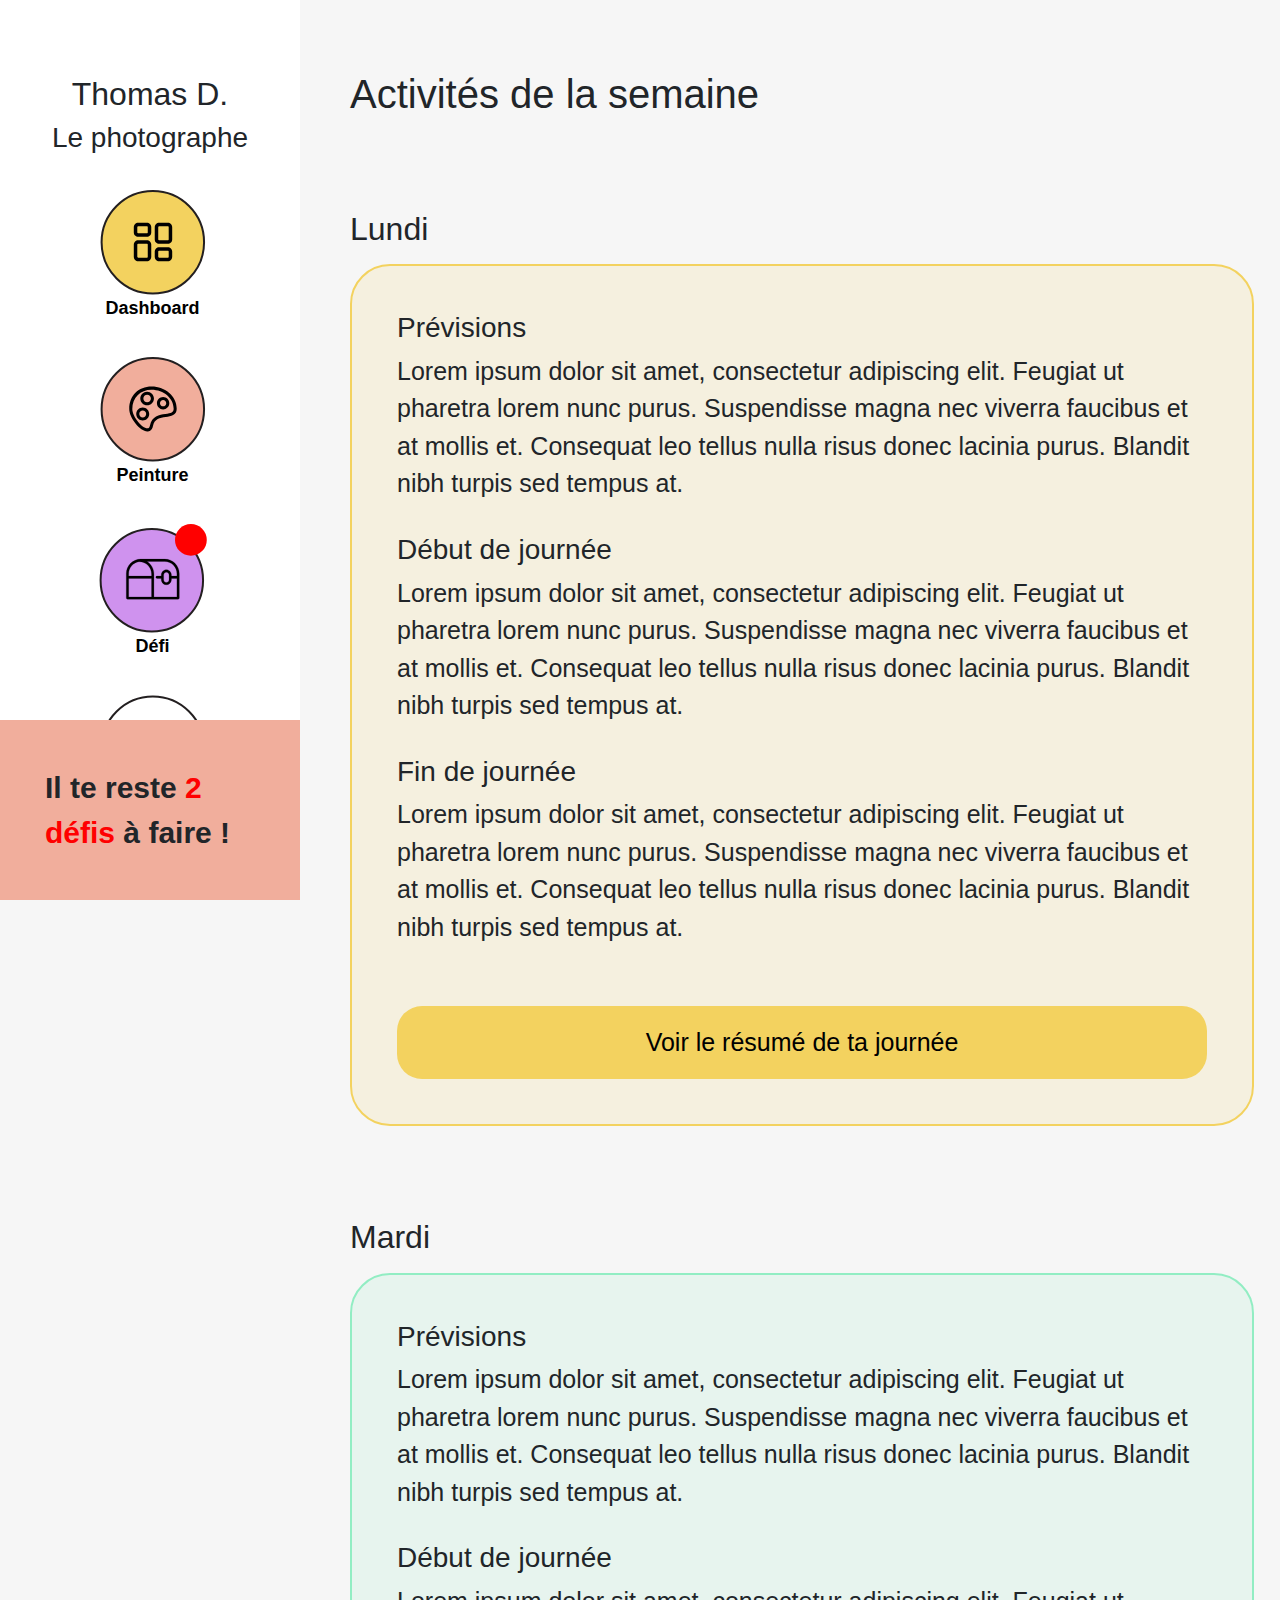
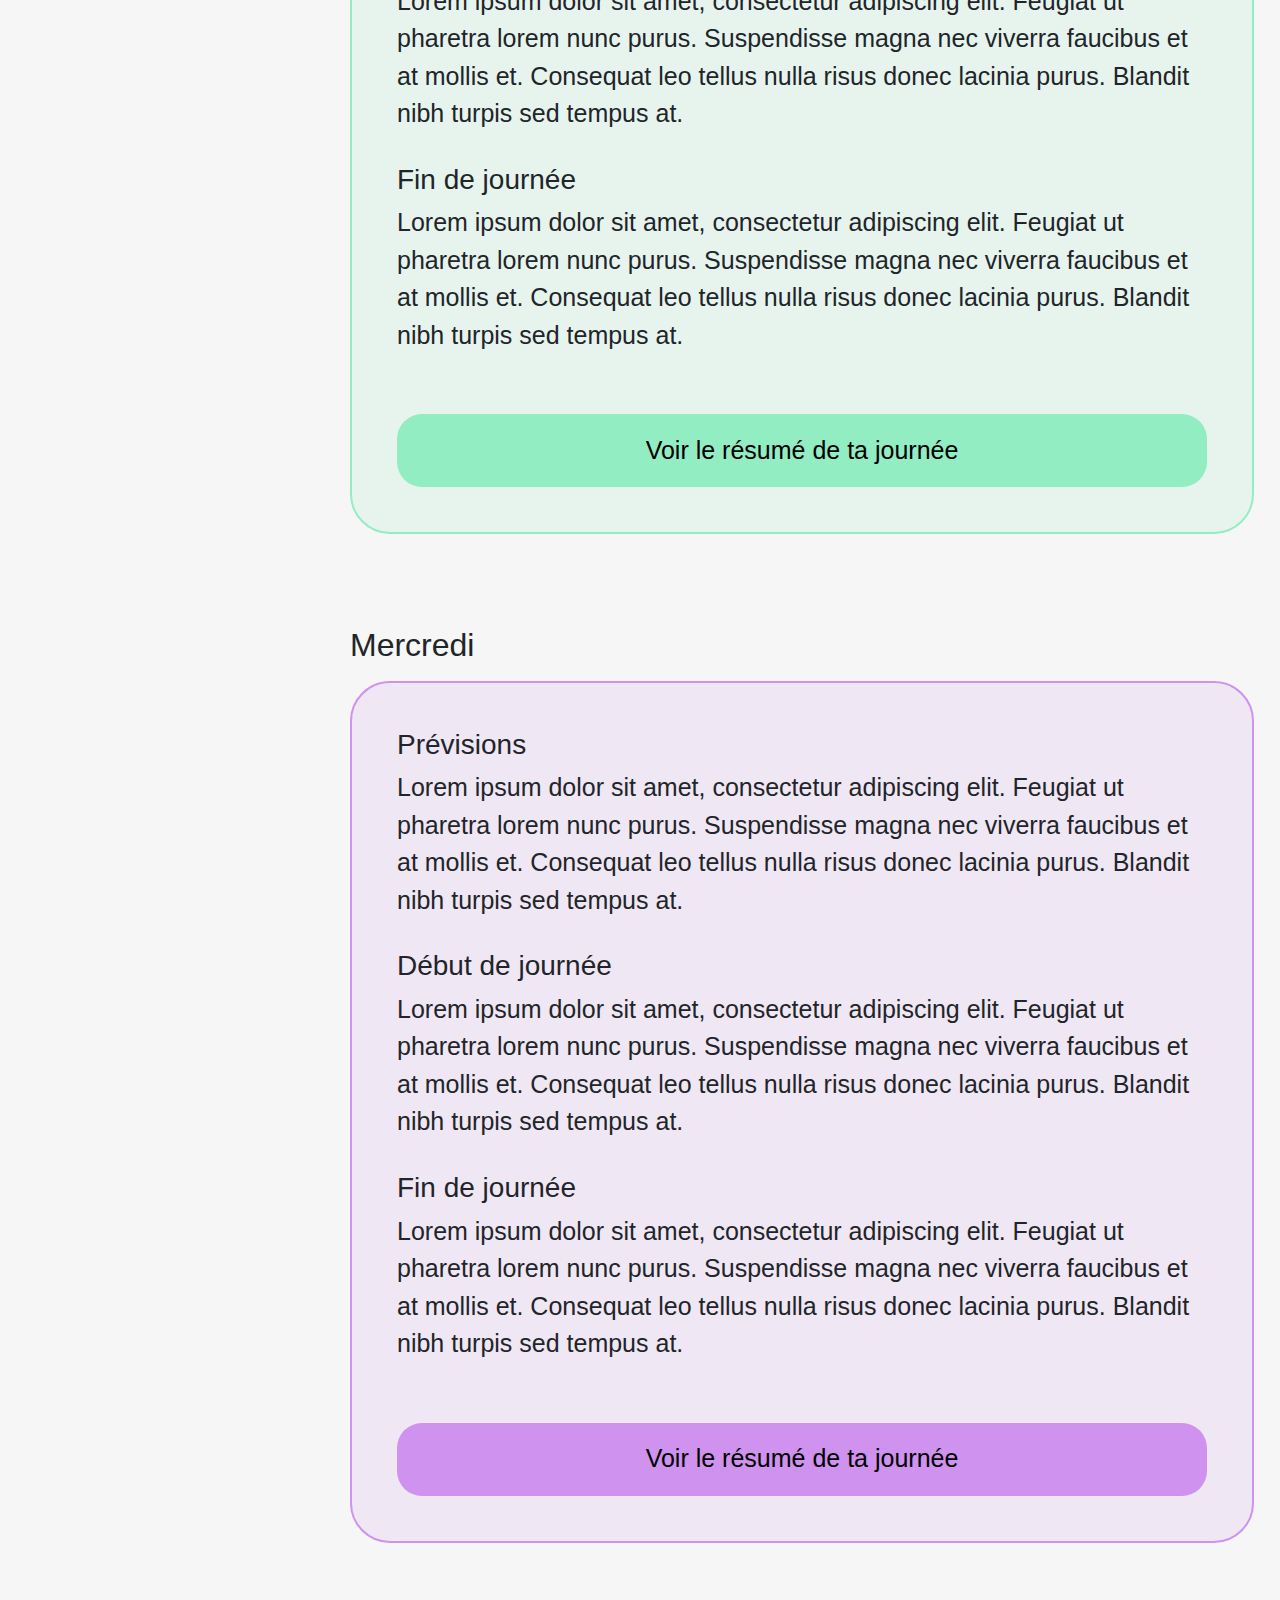
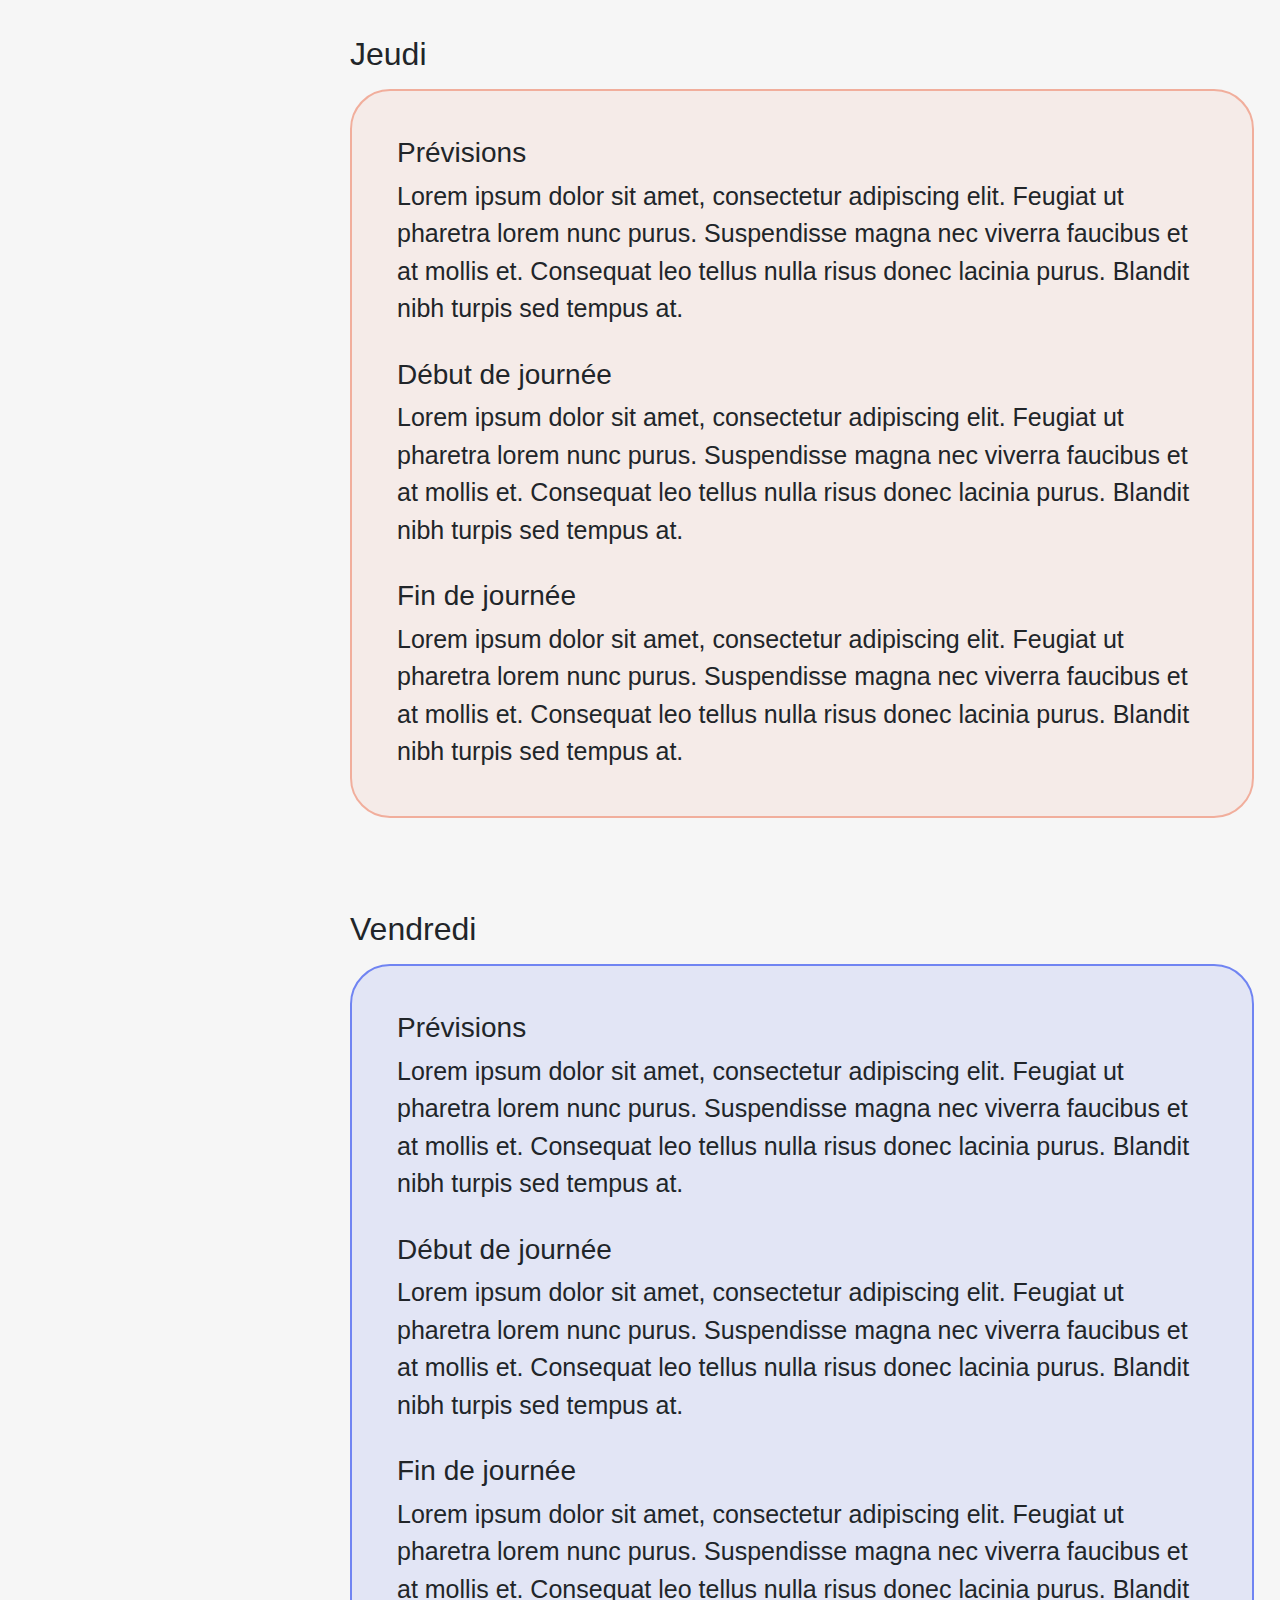
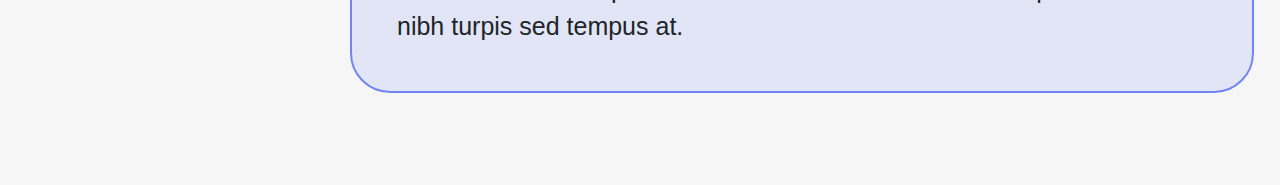
==== commit a6195099: "up" ====
--- a/activites.html
+++ b/activites.html
@@ -34,43 +34,57 @@
     <title>Village Tremplin</title>
 </head>
 
+<style>
+    .spacer-35 {
+        margin-top: 35px;
+        text-align: center;
+        font-size: 18px;
+        color: black;
+    }
+</style>
+
 <body>
-    <main>
-        <div id="mySidenav" class="sidenav">
 
-            <div class="center-text">
-                <h2>Thomas D.</h2>
-                <h3>Le photographe</h3>
+    <div id="mySidenav" class="sidenav">
+
+        <div class="center-text">
+            <h2>Thomas D.</h2>
+            <h3>Le photographe</h3>
+        </div>
+
+        <div class="icon-group">
+            <a class="home-icon spacer-35" href="./index.html">
+                <img src="./images/account.svg" alt="tremplin-home">
+                <p>Dashboard</p>
+            </a>
+
+            <a class="home-icon spacer-35"  href="./tableau.html" class="menu-nav">
+                <img src="./images/tableau.svg" alt="tremplin-help">
+                <p>Peinture</p>
+            </a>
+
+            <a class="home-icon spacer-35" href="./defis.html" class="menu-nav">
+                <img src="./images/coffre.svg" alt="tremplin-help">
+                <p>Défi</p>
+            </a>
+
+            <a class="home-icon spacer-35" class="menu-nav">
+                <img src="./images/onboarding.svg" alt="tremplin-help">
+                <p>Aide</p>
+            </a>
+
+        </div>
+
+        <div class="bottom-sidebar">
+            <div style="font-size: 30px; padding: 45px; background-color: #F1AE9C;">
+                Il te reste <span style="font-weight: 700; color: red; background-color: transparent;"
+                    class="color-strong">
+                    2 défis</span> à faire !
             </div>
 
-            <div class="icon-group">
-                <a class="home-icon spacer-50" href="./index.html">
-                    <img src="./images/account.svg" alt="tremplin-home">
-                </a>
-
-                <a class="home-icon spacer-50" class="menu-nav">
-                    <img src="./images/tableau.svg" alt="tremplin-help">
-                </a>
-
-                <a class="home-icon spacer-50" class="menu-nav">
-                    <img src="./images/coffre.svg" alt="tremplin-help">
-                </a>
-
-                <a class="home-icon spacer-50" class="menu-nav">
-                    <img src="./images/onboarding.svg" alt="tremplin-help">
-                </a>
-
-            </div>
-
-            <div class="bottom-sidebar">
-                <div style="font-size: 30px; padding: 45px; background-color: #F1AE9C;">
-                    Il te reste <span style="font-weight: 700; color: red; background-color: transparent;"
-                        class="color-strong">
-                        2 défis</span> à faire !
-                </div>
-
-            </div>
         </div>
+    </div>
+    <main>
 
 
         <h1 class="tx-left">Activités de la semaine</h1>
--- a/css/activites.css
+++ b/css/activites.css
@@ -167,6 +167,7 @@
   left: 0;
   padding-top: 75px;
   background: white;
+  font-weight: 700;
   /* padding-top: 60px; */
 }
 
@@ -177,7 +178,9 @@
 .icon-group {
   display: block;
   text-align: center;
-  margin: 90px;
+  margin: 30px 90px;
+  font-size: 18px;
+  text-align: center;
 }
 
 .home-icon {
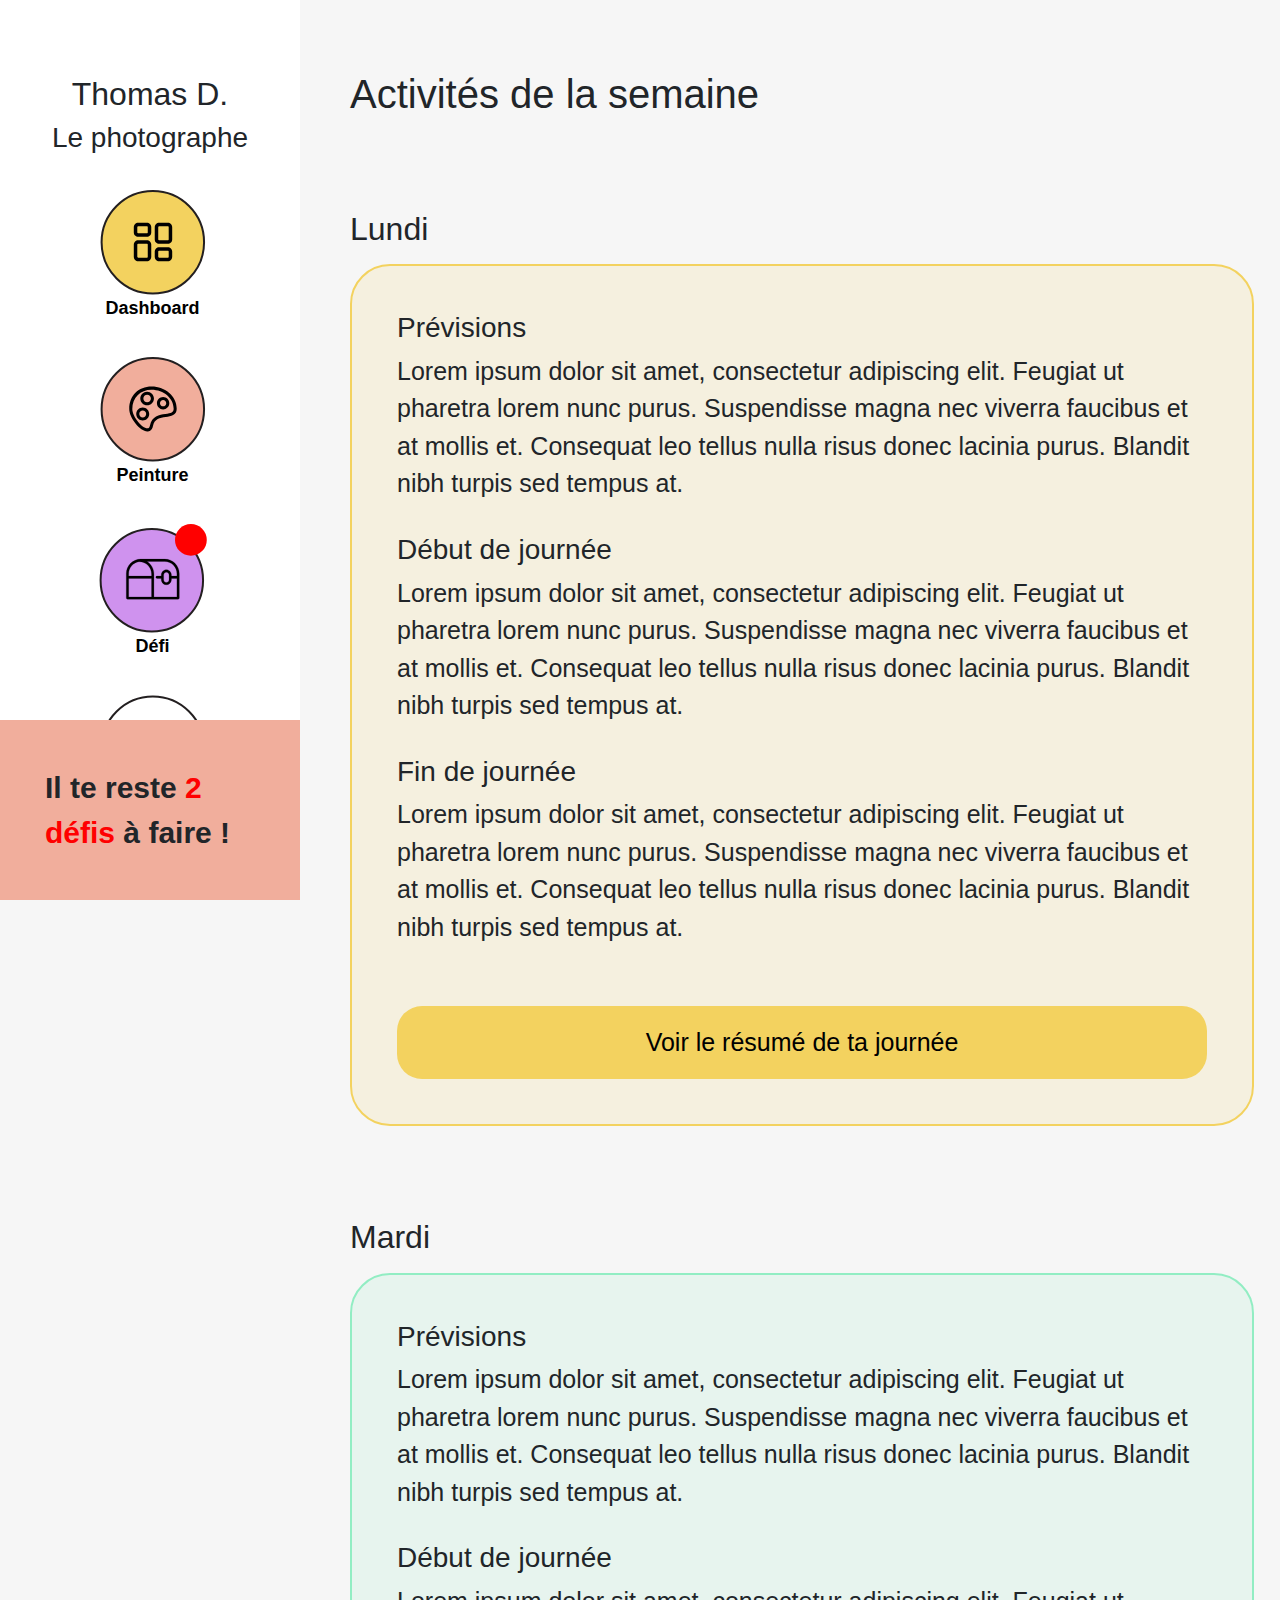
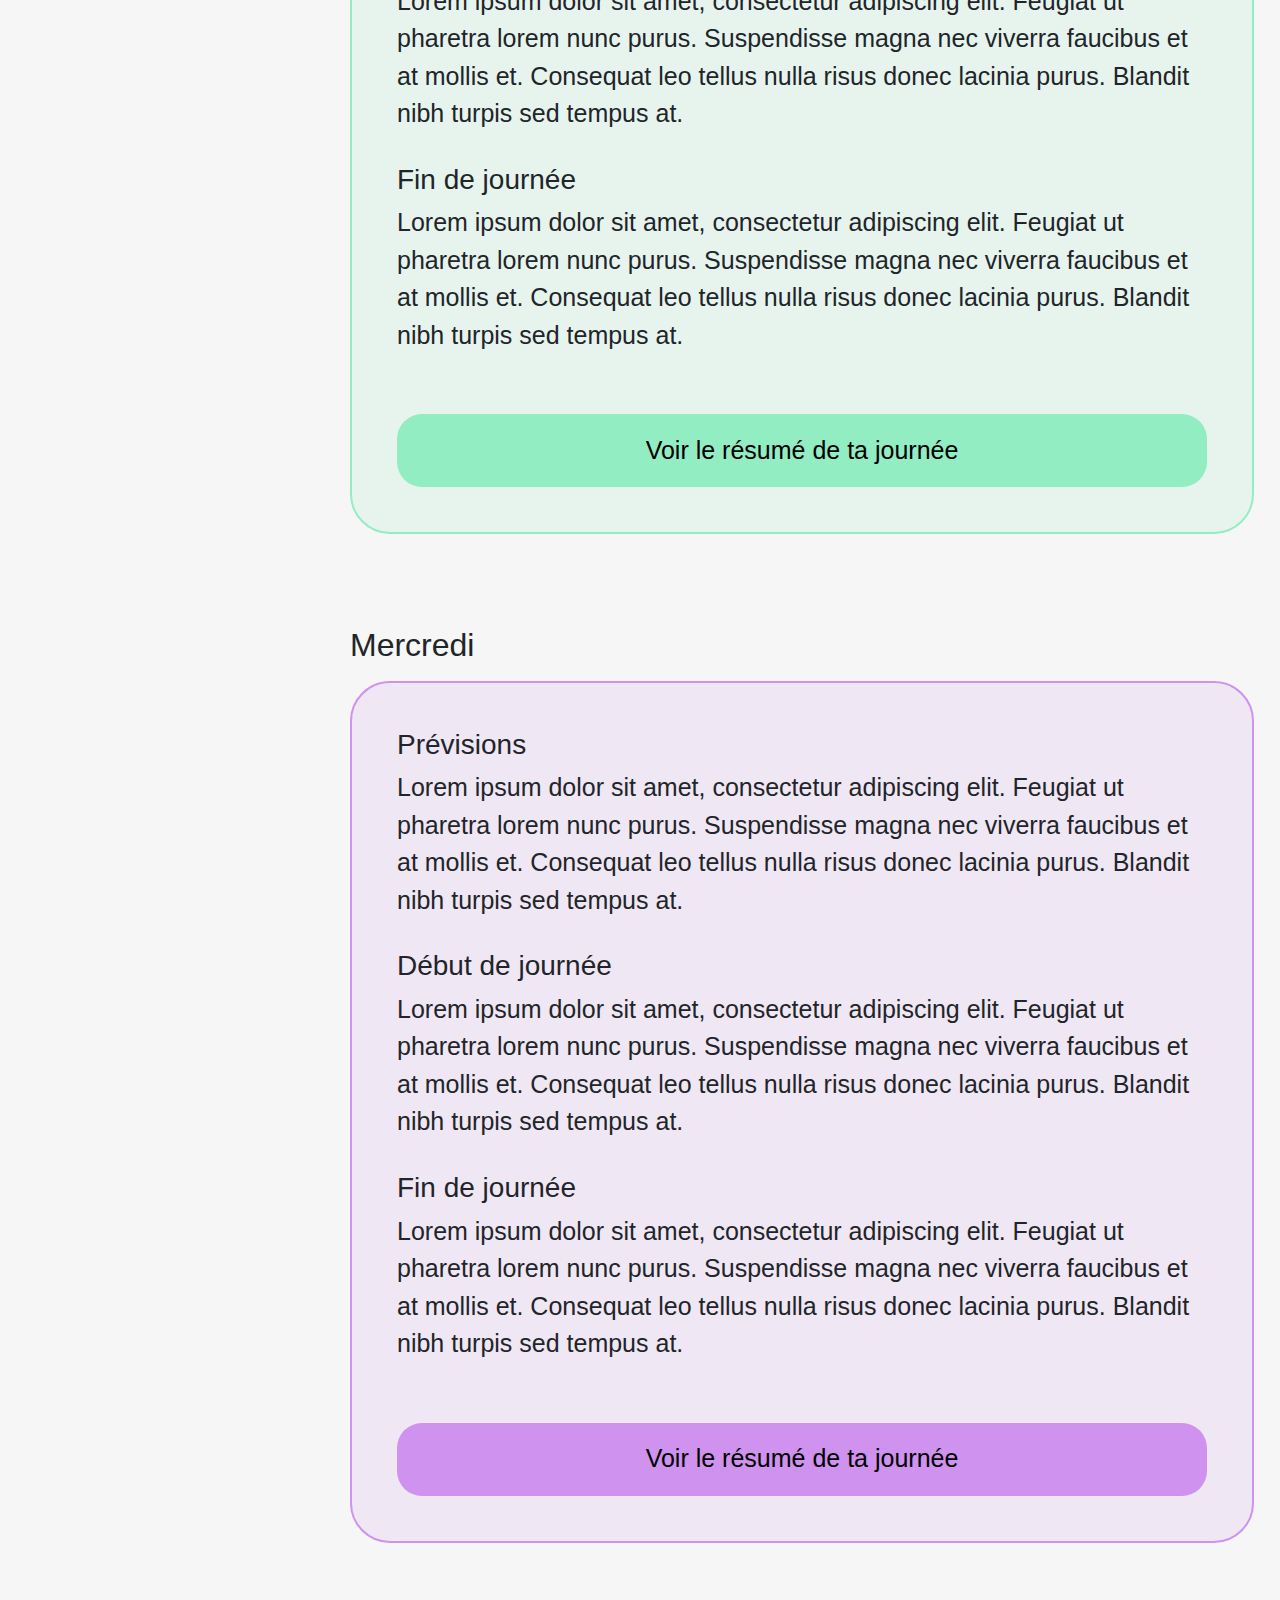
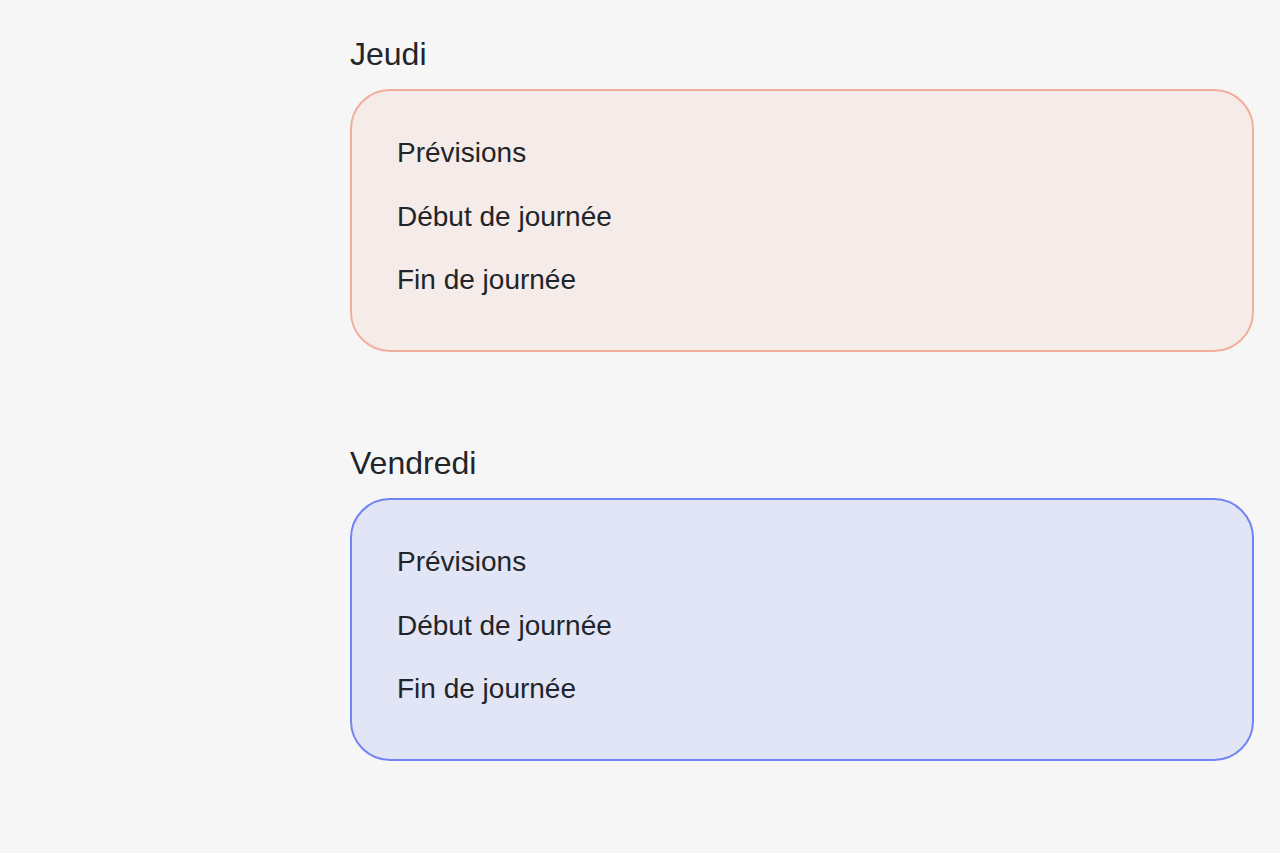
==== commit f3739e0d: "up" ====
--- a/activites.html
+++ b/activites.html
@@ -150,34 +150,22 @@
         <h2 style="text-align: start;" class="spacer-150 mb-3">Jeudi</h2>
         <div style="background-color: rgba(241, 174, 156, 0.15);  border: 2px solid #F1AE9C;" class="semaine">
             <h3>Prévisions</h3>
-            <p>Lorem ipsum dolor sit amet, consectetur adipiscing elit. Feugiat ut pharetra lorem nunc purus.
-                Suspendisse magna nec viverra faucibus et at mollis et. Consequat leo tellus nulla risus donec lacinia
-                purus. Blandit nibh turpis sed tempus at.</p>
+            
             <h3 class="spacer-30">Début de journée</h3>
-            <p>Lorem ipsum dolor sit amet, consectetur adipiscing elit. Feugiat ut pharetra lorem nunc purus.
-                Suspendisse magna nec viverra faucibus et at mollis et. Consequat leo tellus nulla risus donec lacinia
-                purus. Blandit nibh turpis sed tempus at.</p>
+            
             <h3 class="spacer-30">Fin de journée</h3>
-            <p>Lorem ipsum dolor sit amet, consectetur adipiscing elit. Feugiat ut pharetra lorem nunc purus.
-                Suspendisse magna nec viverra faucibus et at mollis et. Consequat leo tellus nulla risus donec lacinia
-                purus. Blandit nibh turpis sed tempus at.</p>
+            
         </div>
 
         <h2 style="text-align: start;" class="spacer-150 mb-3">Vendredi</h2>
         <div style="background-color: rgba(112, 132, 242, 0.15); border: 2px solid #7084F2;" class="semaine">
 
             <h3>Prévisions</h3>
-            <p>Lorem ipsum dolor sit amet, consectetur adipiscing elit. Feugiat ut pharetra lorem nunc purus.
-                Suspendisse magna nec viverra faucibus et at mollis et. Consequat leo tellus nulla risus donec lacinia
-                purus. Blandit nibh turpis sed tempus at.</p>
+           
             <h3 class="spacer-30">Début de journée</h3>
-            <p>Lorem ipsum dolor sit amet, consectetur adipiscing elit. Feugiat ut pharetra lorem nunc purus.
-                Suspendisse magna nec viverra faucibus et at mollis et. Consequat leo tellus nulla risus donec lacinia
-                purus. Blandit nibh turpis sed tempus at.</p>
+        
             <h3 class="spacer-30">Fin de journée</h3>
-            <p>Lorem ipsum dolor sit amet, consectetur adipiscing elit. Feugiat ut pharetra lorem nunc purus.
-                Suspendisse magna nec viverra faucibus et at mollis et. Consequat leo tellus nulla risus donec lacinia
-                purus. Blandit nibh turpis sed tempus at.</p>
+       
         </div>
         <div class="spacer-150"></div>
 
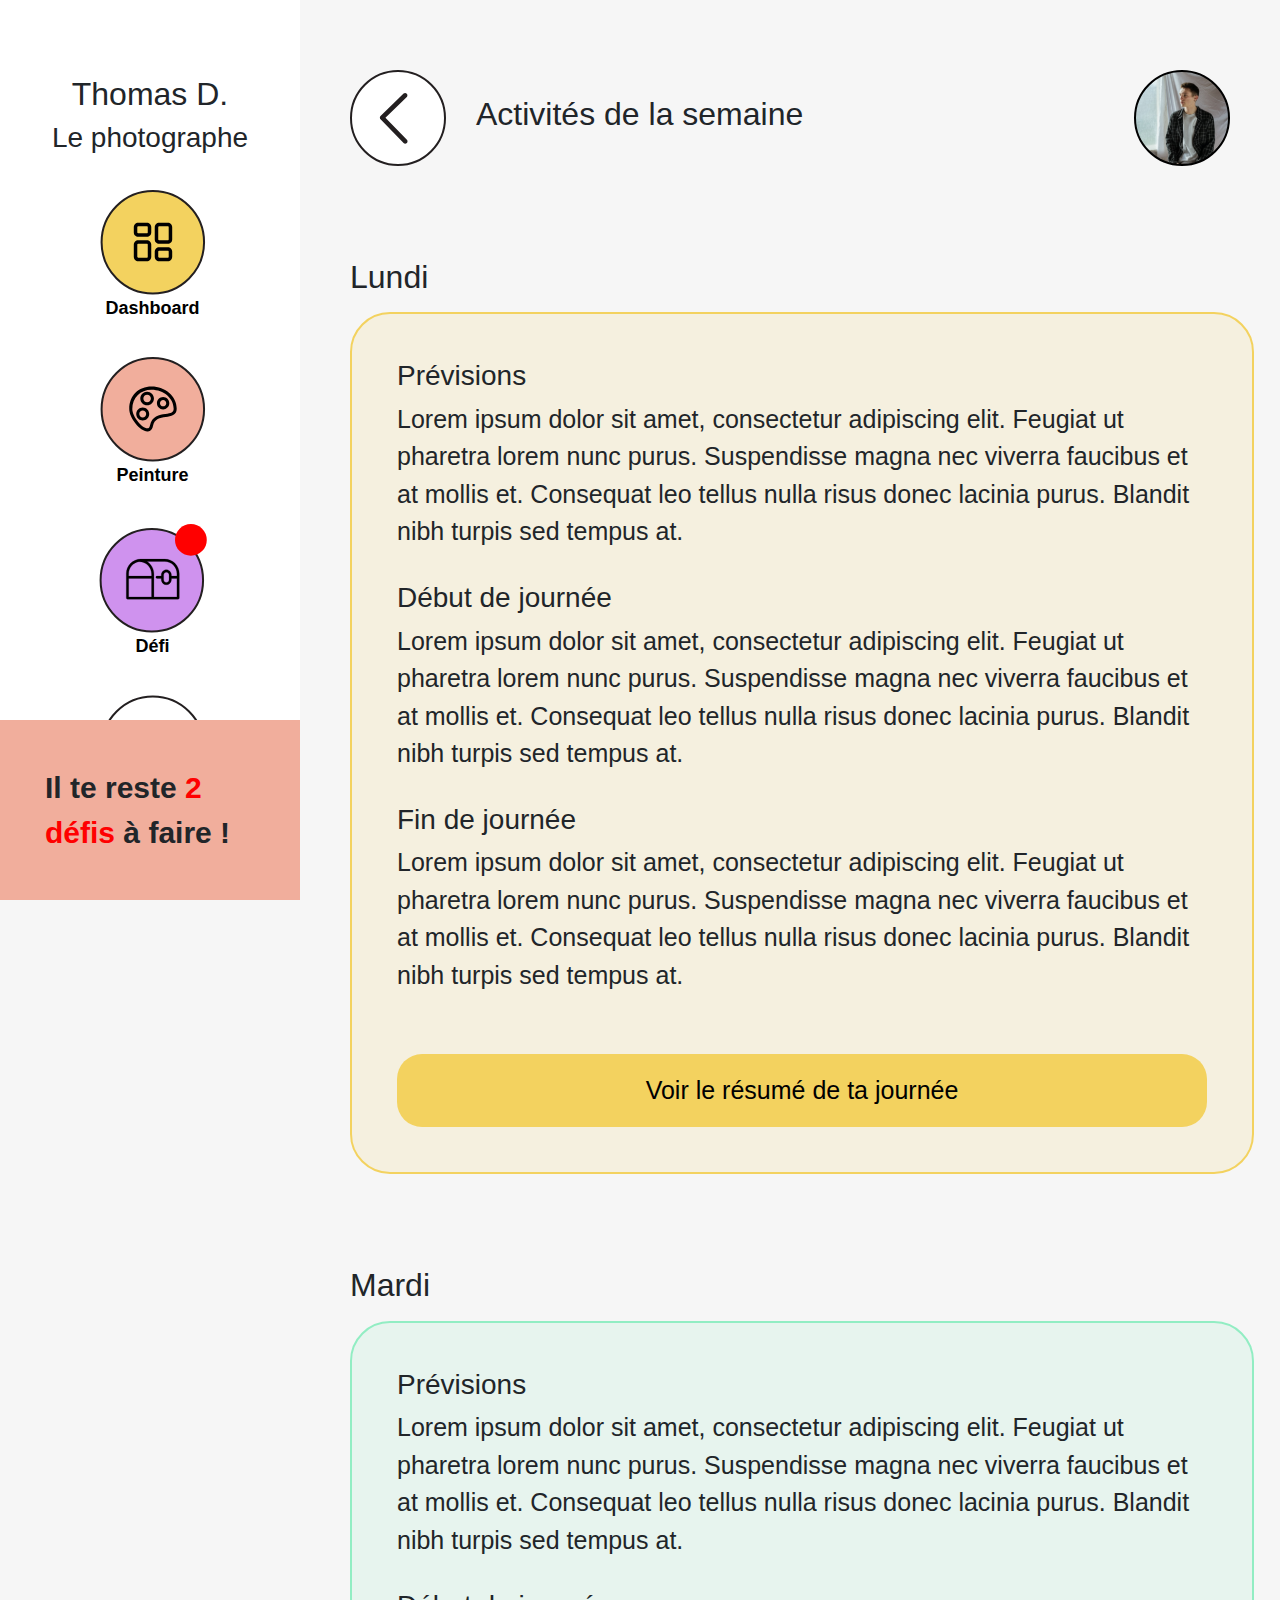
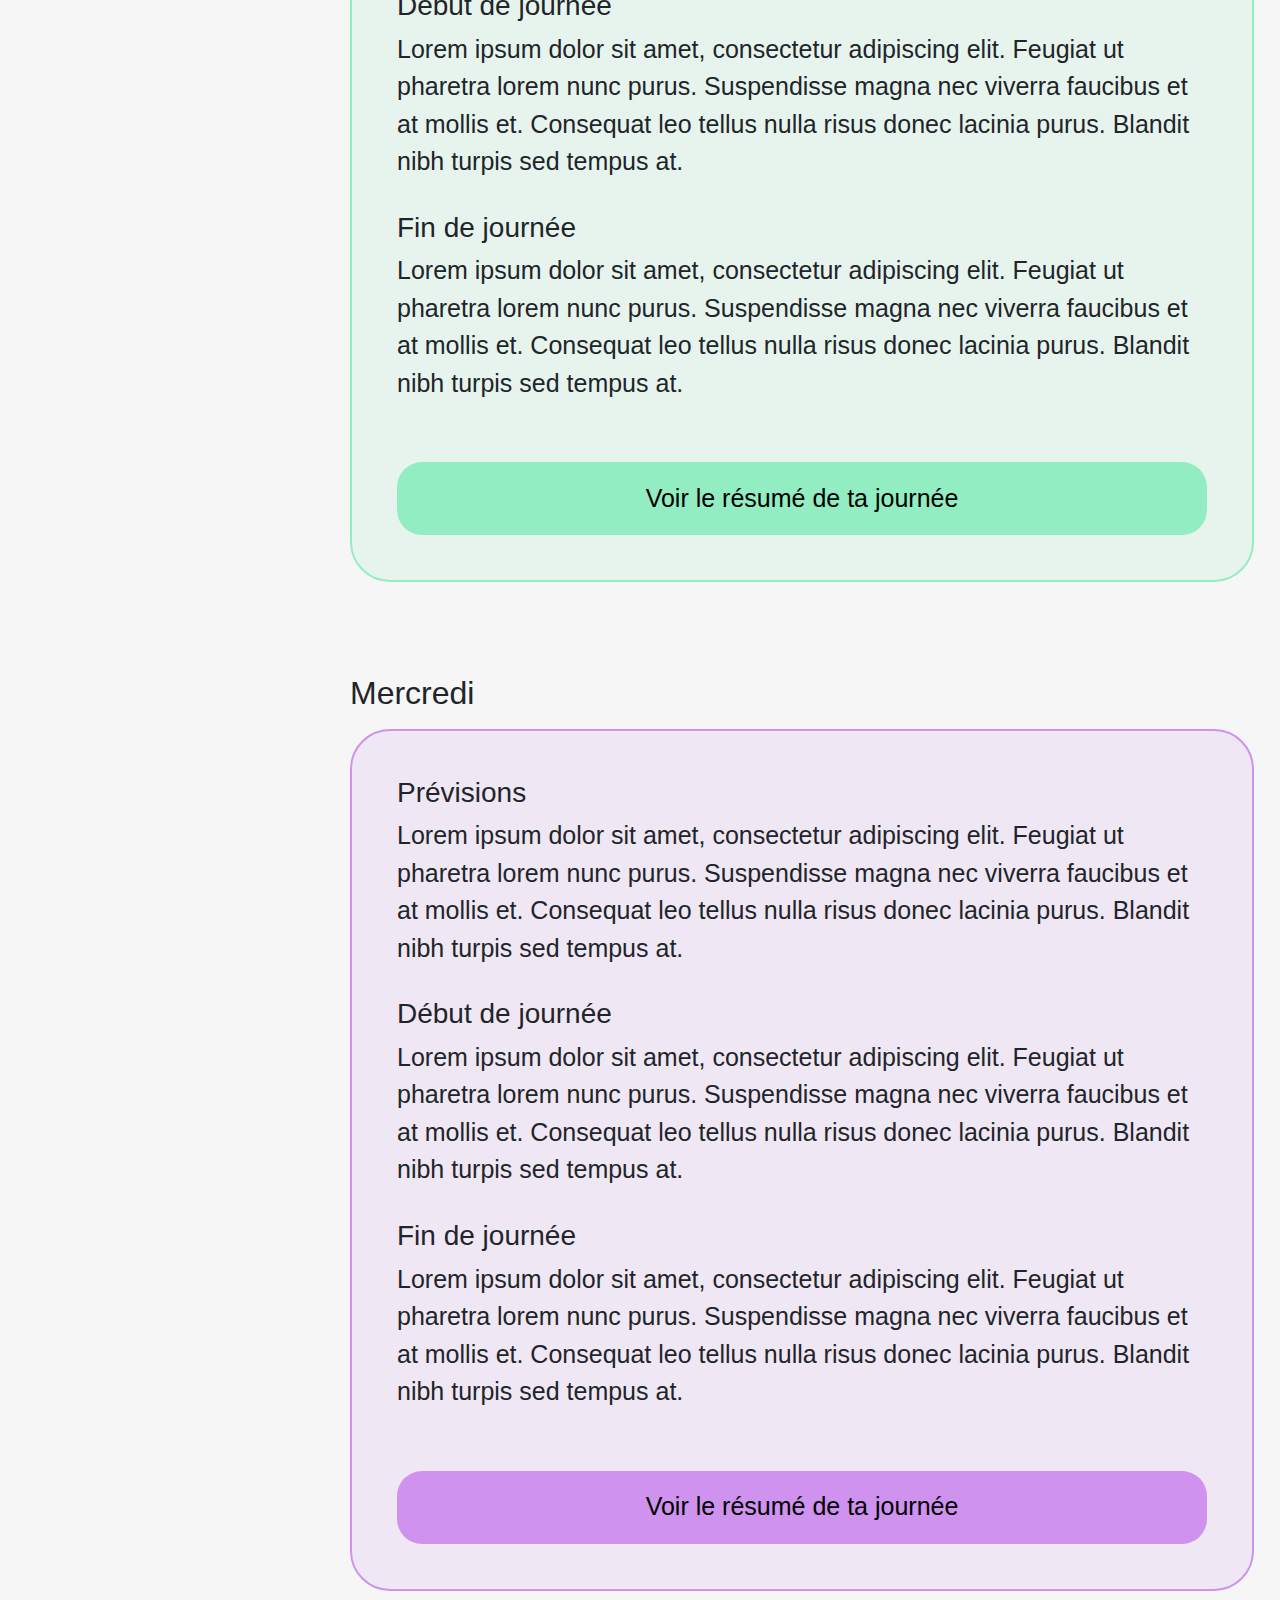
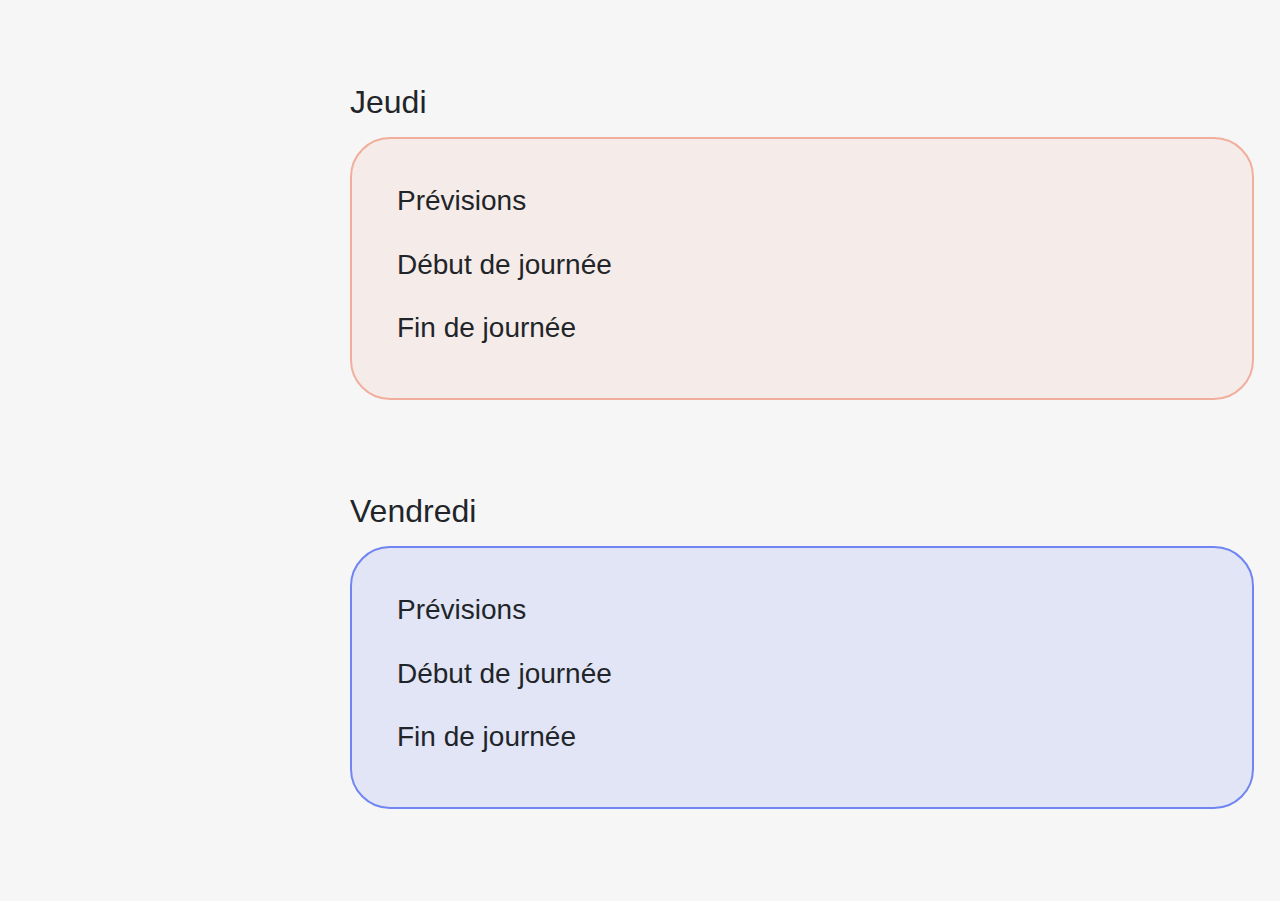
==== commit 6a35bc48: "up" ====
--- a/activites.html
+++ b/activites.html
@@ -86,8 +86,21 @@
     </div>
     <main>
 
+        <div class="topbar">
+            <div style="display: flex;">
+                <a href="./index.html">
+                    <img src="./images/back.svg" alt="" srcset="">
+                </a>
+                <h2 style="    margin-top: 25px;
+                margin-left: 30px;">Activités de la semaine</h2>
 
-        <h1 class="tx-left">Activités de la semaine</h1>
+            </div>
+
+            <div>
+                <img src="./images/profil.svg" alt="" srcset="">
+            </div>
+        </div>
+        <!-- <h1 class="tx-left">Activités de la semaine</h1> -->
         <h2 style="text-align: start;" class="spacer-150 mb-3">Lundi</h2>
         <div style="background-color: rgba(243, 210, 95, 0.15); border: 2px solid #F3D25F;" class="semaine">
             <h3>Prévisions</h3>
@@ -102,7 +115,7 @@
             <p>Lorem ipsum dolor sit amet, consectetur adipiscing elit. Feugiat ut pharetra lorem nunc purus.
                 Suspendisse magna nec viverra faucibus et at mollis et. Consequat leo tellus nulla risus donec lacinia
                 purus. Blandit nibh turpis sed tempus at.</p>
-            <button style="background-color: #F3D25F;"><a style="color:#000 " href="./journee.html">Voir le résumé de ta
+            <button style="background-color: #F3D25F;"><a style="color:#000 " href="./lundi.html">Voir le résumé de ta
                     journée</a></button>
 
         </div>
@@ -122,7 +135,7 @@
                 Suspendisse magna nec viverra faucibus et at mollis et. Consequat leo tellus nulla risus donec lacinia
                 purus. Blandit nibh turpis sed tempus at.</p>
             <button style="background-color: #92EDC3;">
-                <a style="color:#000 " href="./journee.html">Voir le résumé de ta journée</a></button>
+                <a style="color:#000 " href="./mardi.html">Voir le résumé de ta journée</a></button>
 
         </div>
 
--- a/css/activites.css
+++ b/css/activites.css
@@ -13,6 +13,7 @@
 body {
   font-family: "Asap", sans-serif;
   background-color: #f6f6f6 !important;
+  font-size: 1.25rem;
   /* font-size: 35px; */
 }
 
@@ -227,6 +228,11 @@
   margin-top: 30px;
 }
 
+.topbar{
+  display: flex;
+  place-content: space-between;
+}
+
 button {
   margin-top: 60px !important;
   width: 100%;
